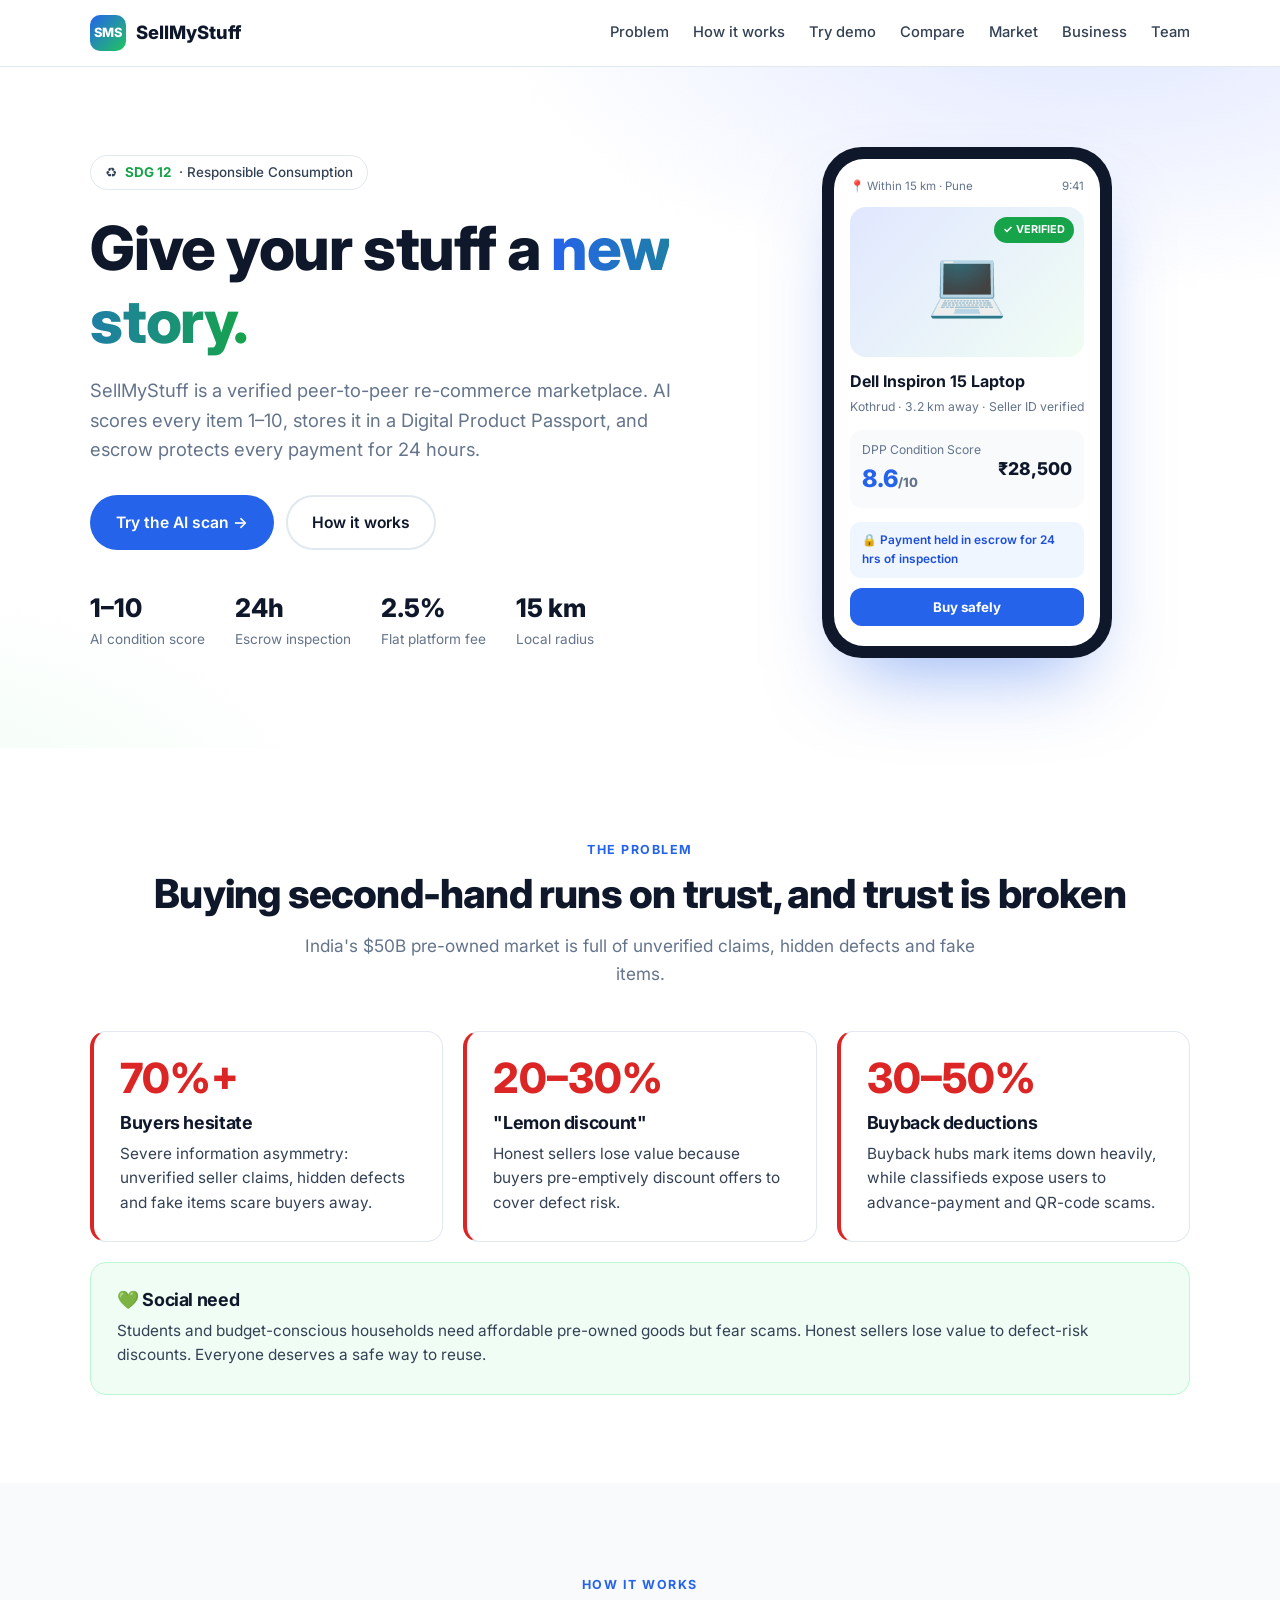
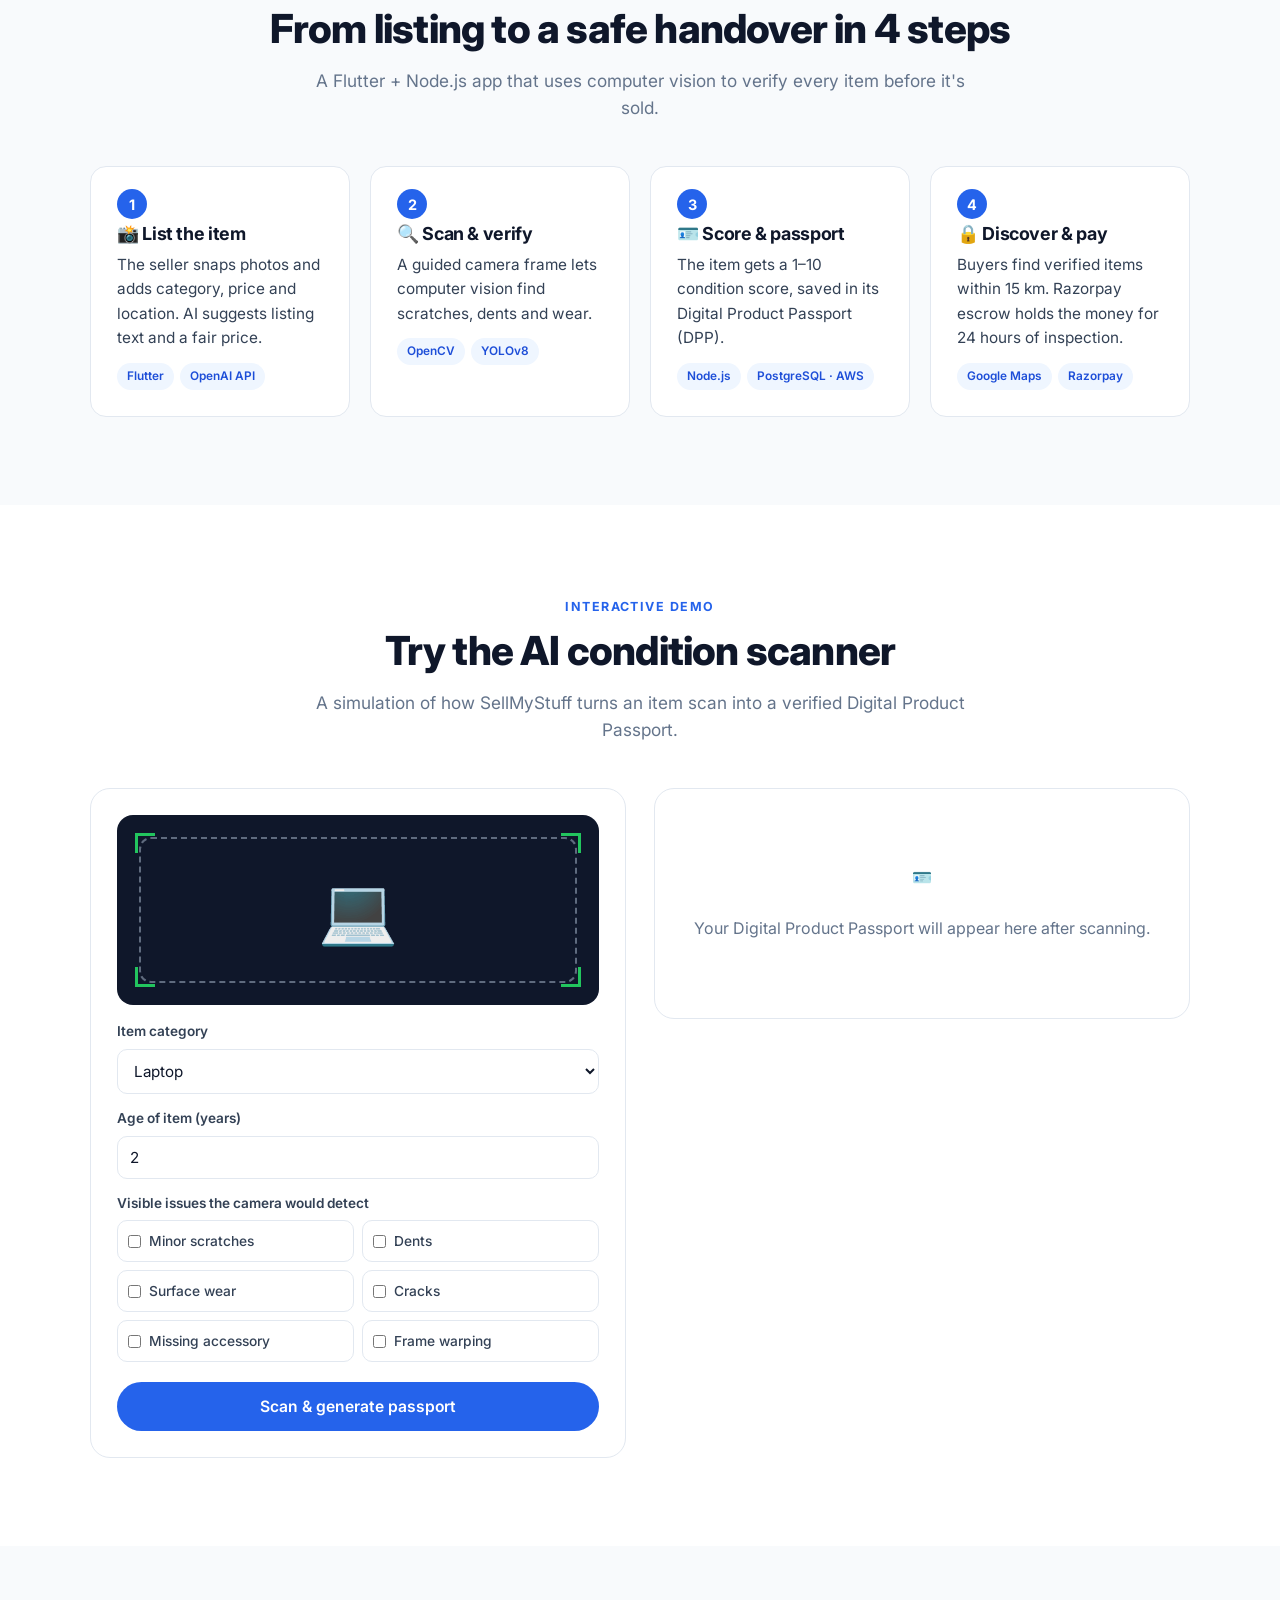
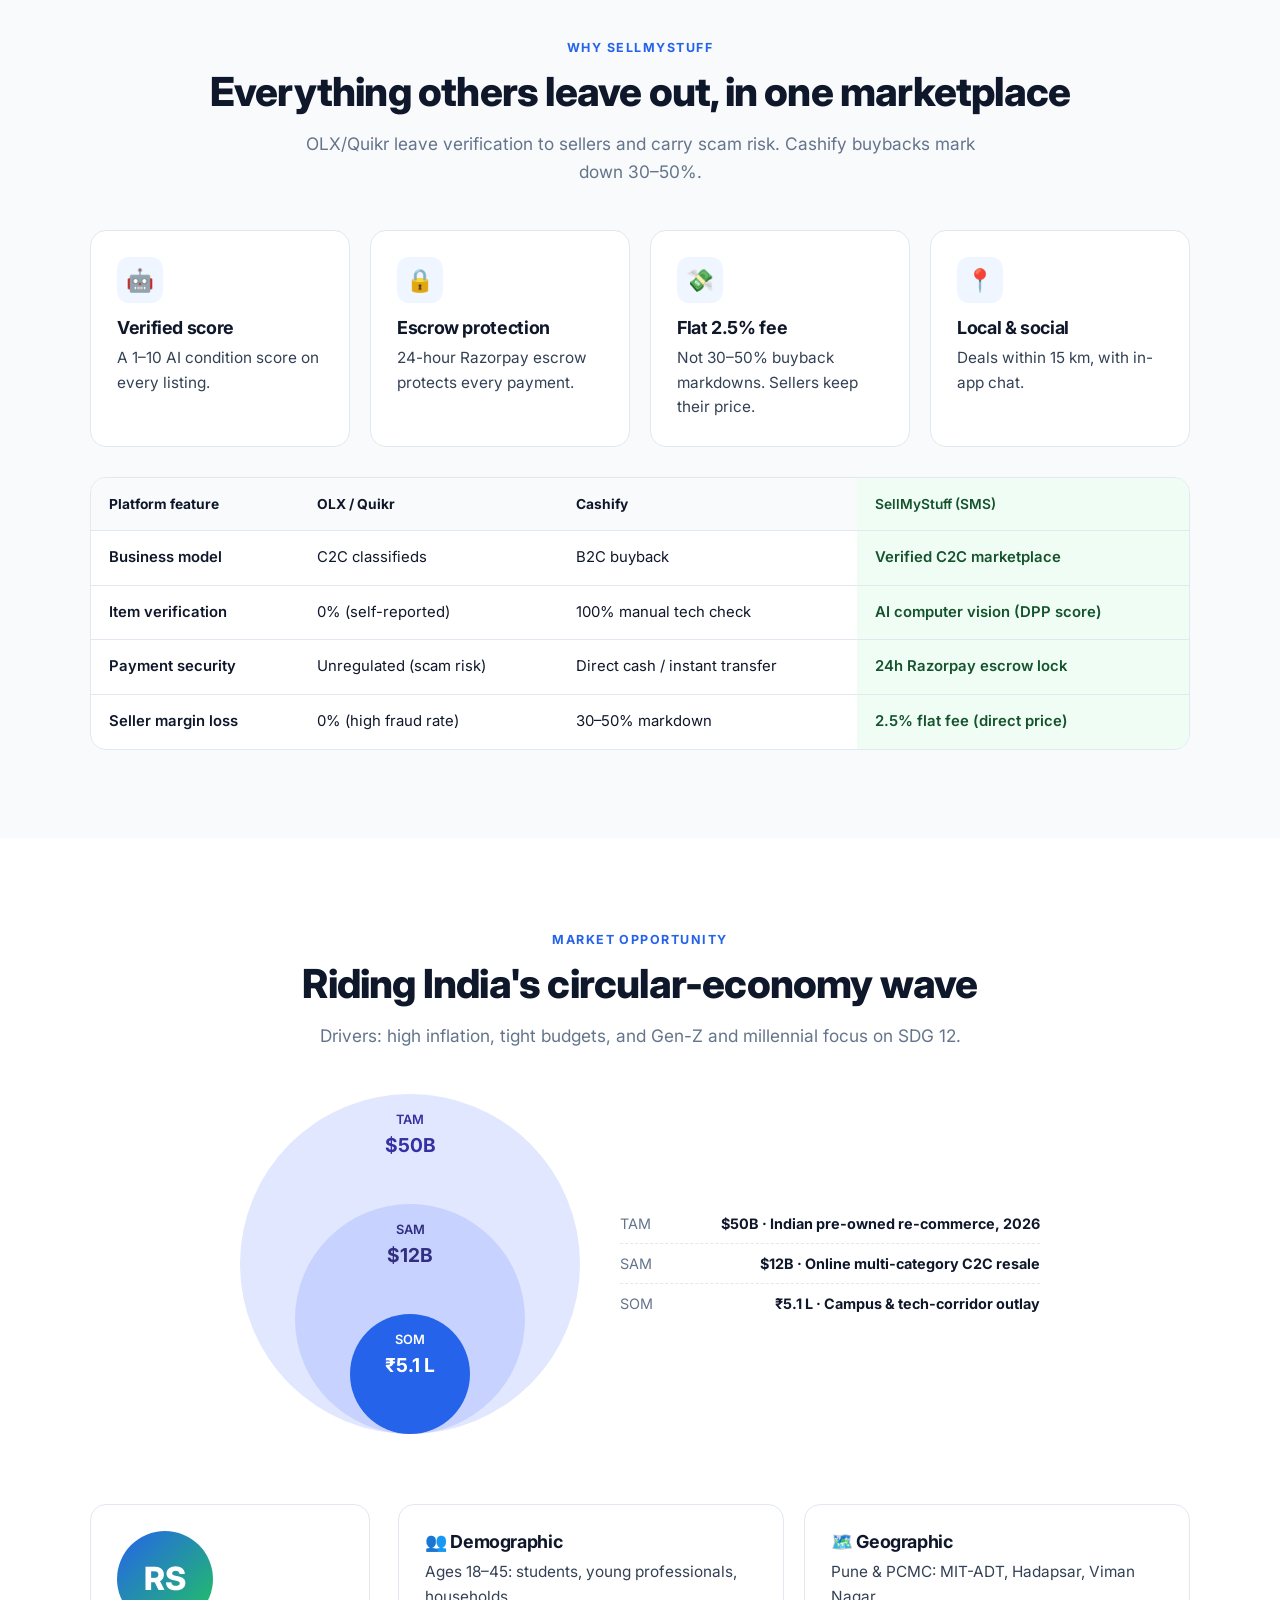
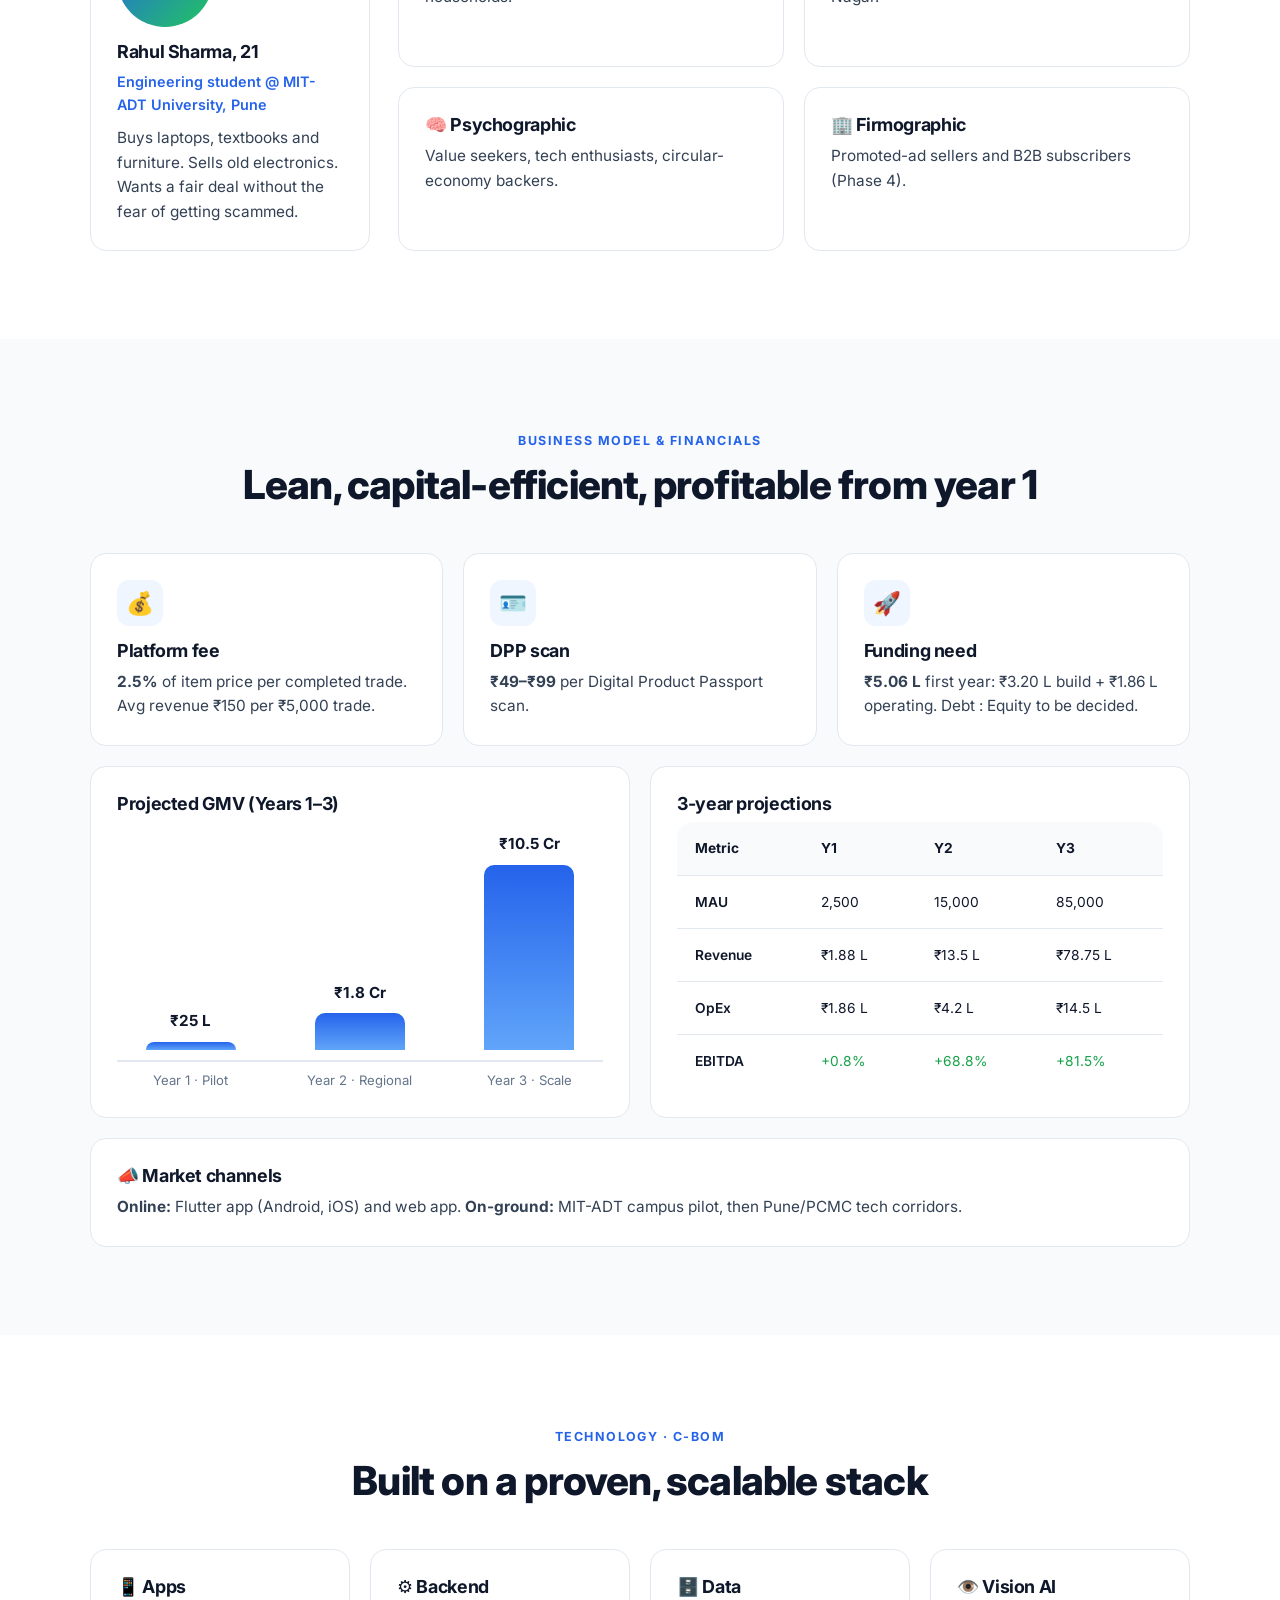
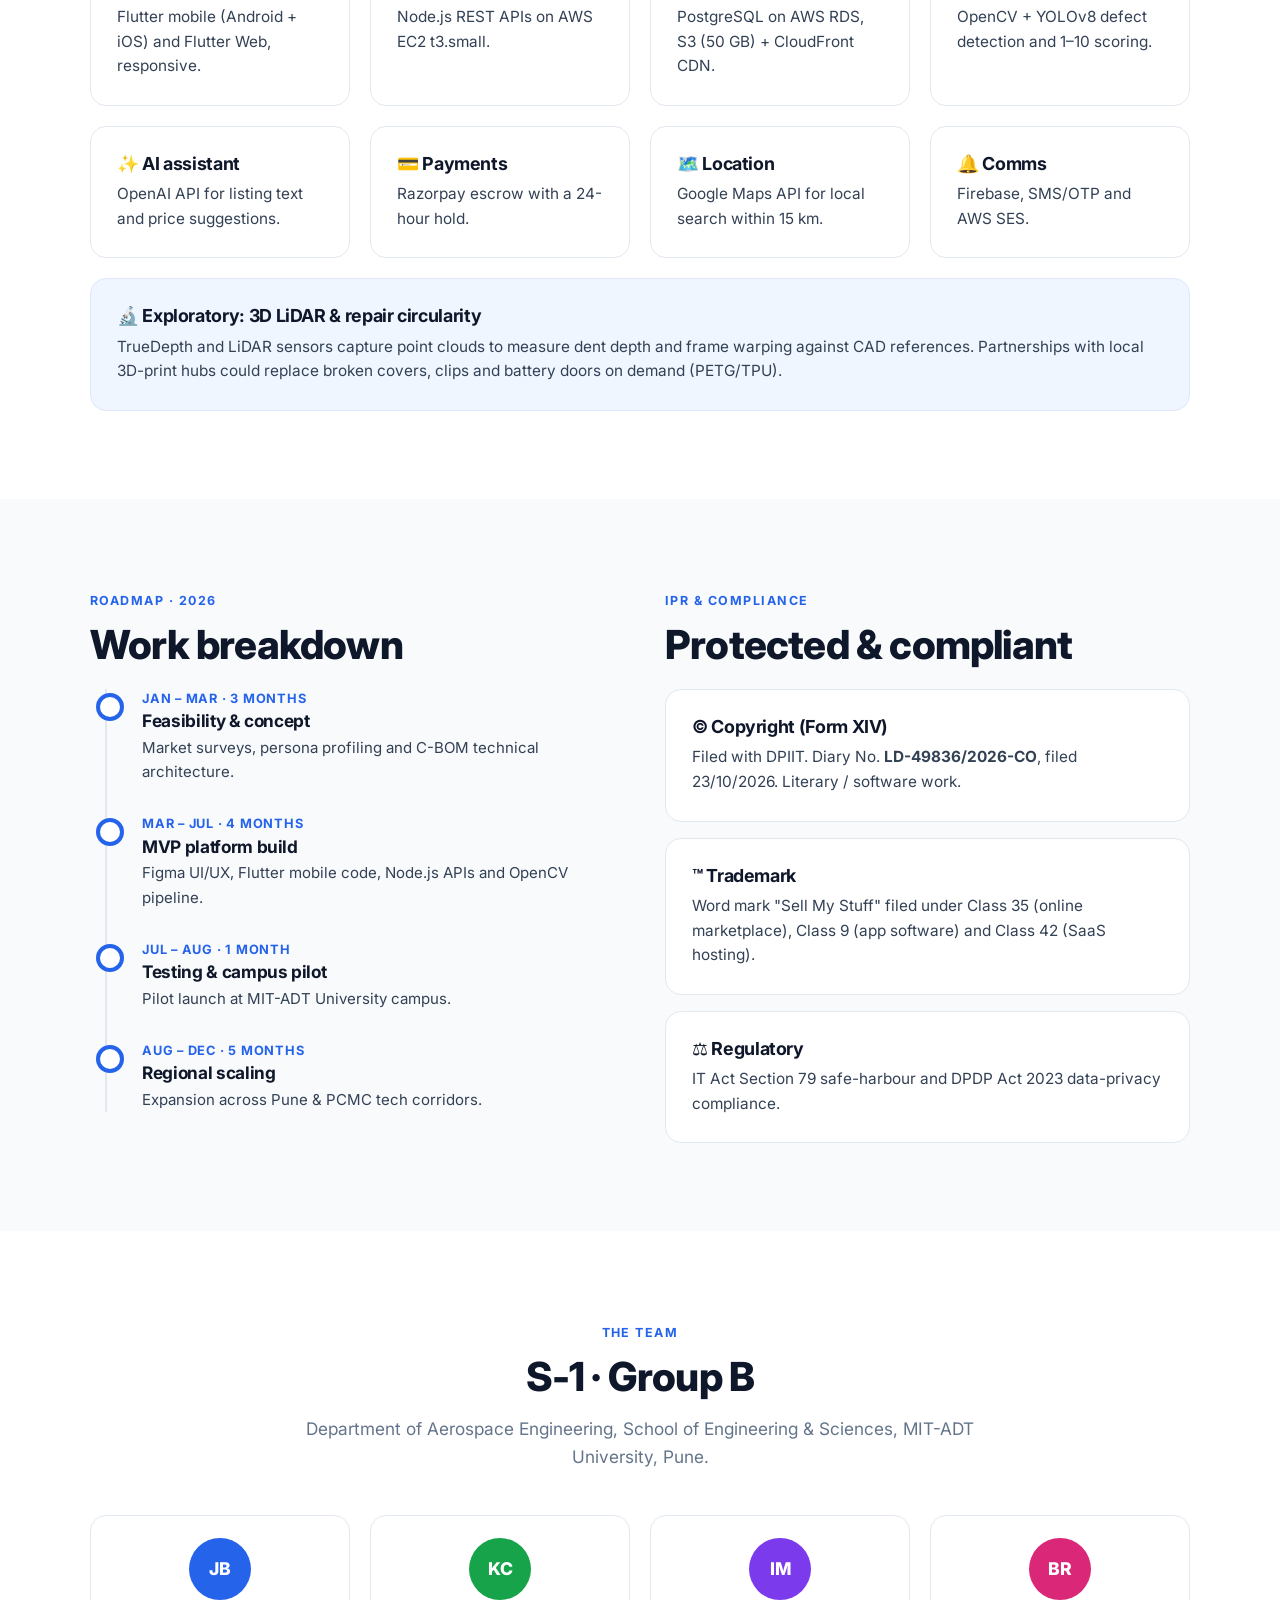
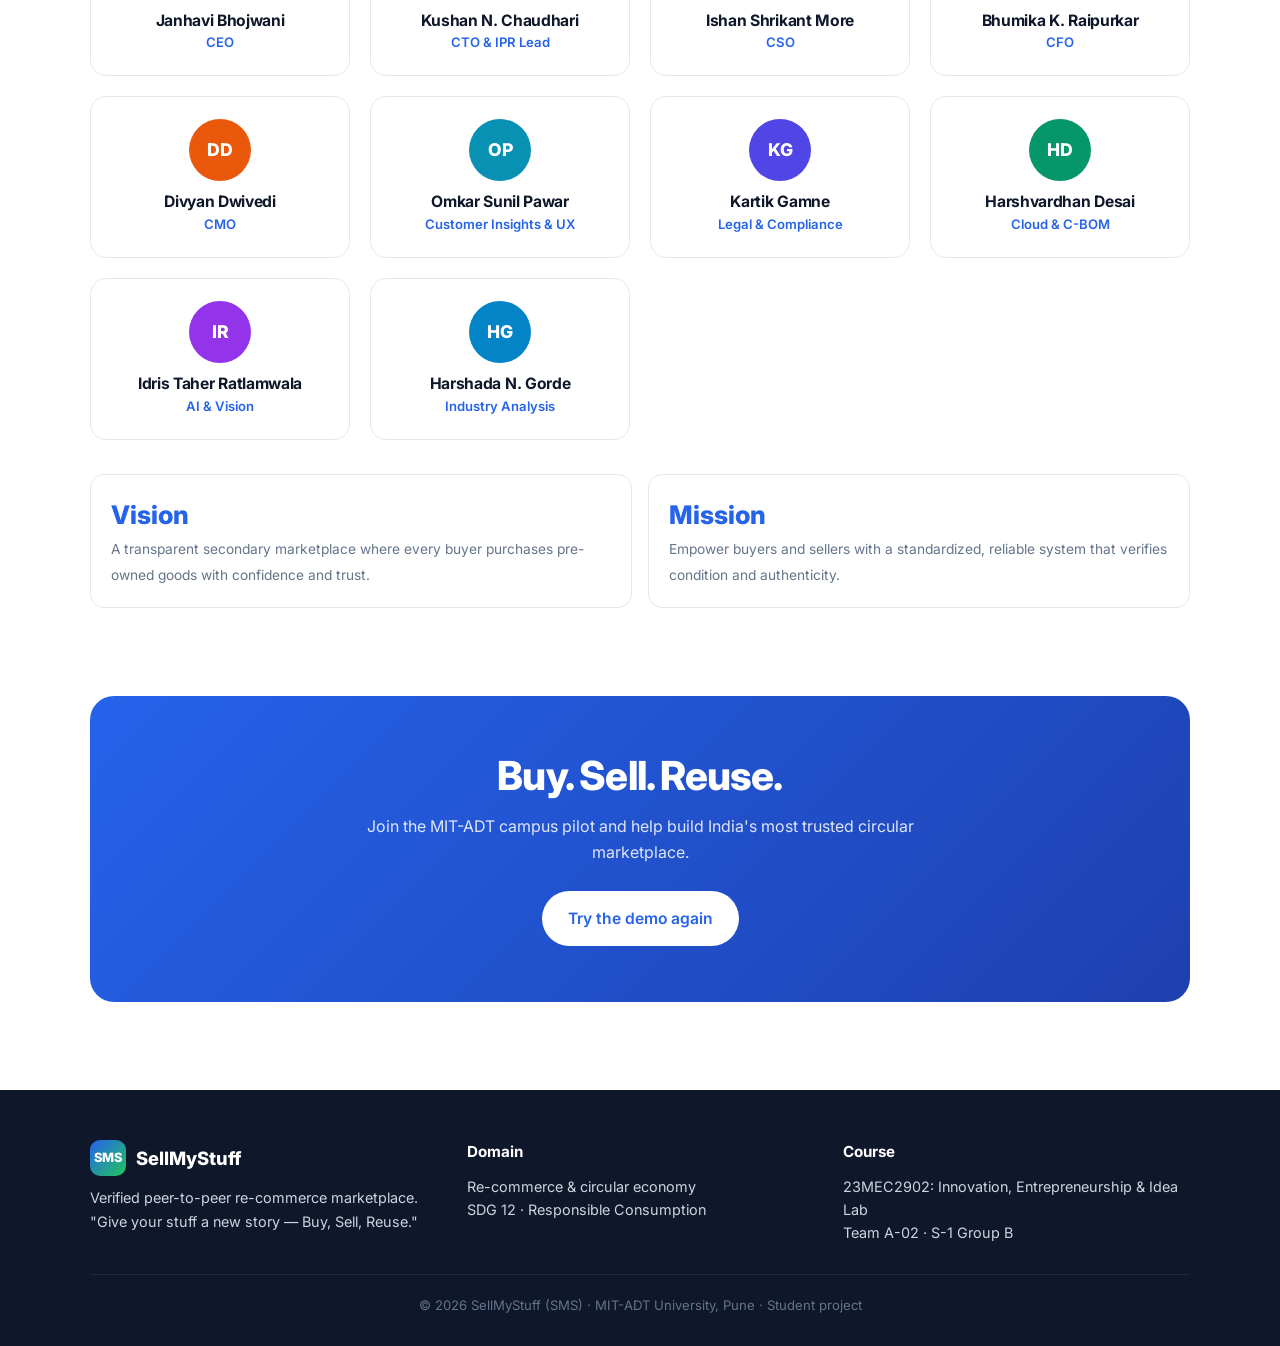
==== index.html @ b51a573b "Add SellMyStuff website (index.html) Co-Authored-By: Claude Opus 5.5 <noreply@anthropic.com> Claude-" ====
<!DOCTYPE html>
<html lang="en">
<head>
<meta charset="UTF-8">
<meta name="viewport" content="width=device-width, initial-scale=1.0">
<title>SellMyStuff — Verified Re-Commerce</title>
<meta name="description" content="SellMyStuff (SMS): a verified peer-to-peer re-commerce marketplace with AI condition scoring, Digital Product Passports and 24-hour escrow.">
<link rel="preconnect" href="https://fonts.googleapis.com">
<link href="https://fonts.googleapis.com/css2?family=Inter:wght@400;500;600;700;800&display=swap" rel="stylesheet">
<style>
:root{
  --blue:#2563eb;--blue-d:#1d4ed8;--blue-l:#eff6ff;--indigo-l:#e0e7ff;
  --green:#16a34a;--green-l:#f0fdf4;--red:#dc2626;--red-l:#fef2f2;--amber:#d97706;
  --ink:#0f172a;--ink2:#334155;--muted:#64748b;--line:#e2e8f0;--bg:#ffffff;--bg2:#f8fafc;--card:#ffffff;
}
*{box-sizing:border-box;margin:0;padding:0}
html{scroll-behavior:smooth}
body{font-family:Inter,system-ui,-apple-system,Segoe UI,Roboto,sans-serif;color:var(--ink);background:var(--bg);line-height:1.6;-webkit-font-smoothing:antialiased}
a{color:inherit;text-decoration:none}
.wrap{max-width:1140px;margin:0 auto;padding:0 20px}
section{padding:88px 0}
section.alt{background:var(--bg2)}
.eyebrow{display:inline-block;font-size:.78rem;font-weight:700;letter-spacing:.12em;text-transform:uppercase;color:var(--blue);margin-bottom:10px}
h1,h2,h3{line-height:1.2;letter-spacing:-.02em}
h2{font-size:clamp(1.8rem,3.5vw,2.5rem);font-weight:800;margin-bottom:14px}
.lead{color:var(--muted);font-size:1.08rem;max-width:680px}
.center{text-align:center}.center .lead{margin:0 auto}
.grid{display:grid;gap:20px}
.g2{grid-template-columns:repeat(auto-fit,minmax(300px,1fr))}
.g3{grid-template-columns:repeat(auto-fit,minmax(260px,1fr))}
.g4{grid-template-columns:repeat(auto-fit,minmax(220px,1fr))}
.card{background:var(--card);border:1px solid var(--line);border-radius:16px;padding:26px;transition:transform .2s,box-shadow .2s}
.card:hover{transform:translateY(-3px);box-shadow:0 12px 30px -12px rgba(15,23,42,.18)}
.card h3{font-size:1.12rem;margin-bottom:8px}
.card p{color:var(--ink2);font-size:.96rem}
.icon{width:46px;height:46px;border-radius:12px;display:grid;place-items:center;font-size:1.4rem;margin-bottom:14px;background:var(--blue-l)}
.btn{display:inline-flex;align-items:center;gap:8px;padding:13px 24px;border-radius:999px;font-weight:600;font-size:.98rem;border:2px solid transparent;cursor:pointer;transition:.2s;font-family:inherit}
.btn-p{background:var(--blue);color:#fff}.btn-p:hover{background:var(--blue-d)}
.btn-o{border-color:var(--line);background:#fff;color:var(--ink)}.btn-o:hover{border-color:var(--blue);color:var(--blue)}

/* nav */
nav{position:sticky;top:0;z-index:50;background:rgba(255,255,255,.88);backdrop-filter:blur(12px);border-bottom:1px solid var(--line)}
nav .wrap{display:flex;align-items:center;justify-content:space-between;height:66px}
.logo{display:flex;align-items:center;gap:10px;font-weight:800;font-size:1.15rem}
.logo-mark{width:36px;height:36px;border-radius:10px;background:linear-gradient(135deg,var(--blue),#22c55e);display:grid;place-items:center;color:#fff;font-size:.8rem;font-weight:800}
.links{display:flex;gap:24px;font-size:.92rem;font-weight:500;color:var(--ink2)}
.links a:hover{color:var(--blue)}
.menu-btn{display:none;background:none;border:0;font-size:1.5rem;cursor:pointer;color:var(--ink)}
@media(max-width:900px){
  .links{display:none;position:absolute;top:66px;left:0;right:0;background:#fff;flex-direction:column;padding:16px 20px;gap:14px;border-bottom:1px solid var(--line)}
  .links.open{display:flex}.menu-btn{display:block}
}

/* hero */
.hero{padding:80px 0 90px;background:radial-gradient(1000px 500px at 85% -10%,var(--indigo-l),transparent 60%),radial-gradient(800px 400px at -10% 110%,var(--green-l),transparent 60%)}
.hero .wrap{display:grid;grid-template-columns:1.15fr .85fr;gap:50px;align-items:center}
@media(max-width:900px){.hero .wrap{grid-template-columns:1fr}}
.pill{display:inline-flex;gap:8px;align-items:center;background:#fff;border:1px solid var(--line);padding:6px 14px;border-radius:999px;font-size:.84rem;font-weight:500;color:var(--ink2);margin-bottom:22px}
.pill b{color:var(--green)}
.hero h1{font-size:clamp(2.3rem,5.4vw,3.8rem);font-weight:800;margin-bottom:18px}
.hero h1 span{background:linear-gradient(90deg,var(--blue),#16a34a);-webkit-background-clip:text;background-clip:text;color:transparent}
.hero .lead{margin-bottom:30px;font-size:1.15rem}
.cta{display:flex;gap:12px;flex-wrap:wrap}
.hero-stats{display:flex;gap:30px;margin-top:38px;flex-wrap:wrap}
.hero-stats div{font-size:.85rem;color:var(--muted)}
.hero-stats strong{display:block;font-size:1.6rem;color:var(--ink);font-weight:800}

/* phone mock */
.phone{width:290px;max-width:100%;margin:0 auto;background:var(--ink);border-radius:40px;padding:12px;box-shadow:0 40px 80px -30px rgba(37,99,235,.5)}
.screen{background:#fff;border-radius:30px;overflow:hidden;padding:18px 16px 20px}
.scr-top{display:flex;justify-content:space-between;font-size:.72rem;color:var(--muted);margin-bottom:12px}
.item-img{height:150px;border-radius:16px;background:linear-gradient(135deg,#e0e7ff,#f0fdf4);display:grid;place-items:center;font-size:4rem;position:relative}
.badge{position:absolute;top:10px;right:10px;background:var(--green);color:#fff;font-size:.68rem;font-weight:700;padding:4px 9px;border-radius:999px}
.item-t{font-weight:700;margin:12px 0 2px}
.item-m{font-size:.76rem;color:var(--muted)}
.score-row{display:flex;justify-content:space-between;align-items:center;margin:14px 0;padding:10px 12px;background:var(--bg2);border-radius:12px}
.score-big{font-size:1.5rem;font-weight:800;color:var(--blue)}
.escrow{font-size:.74rem;background:var(--blue-l);color:var(--blue-d);padding:9px 12px;border-radius:10px;font-weight:600}
.buy{margin-top:10px;width:100%;background:var(--blue);color:#fff;border:0;border-radius:12px;padding:11px;font-weight:700;font-family:inherit}

/* problem */
.prob .card{border-left:4px solid var(--red)}
.big-num{font-size:2.6rem;font-weight:800;color:var(--red);line-height:1}

/* steps */
.steps{counter-reset:s}
.step{position:relative;padding-top:56px}
.step::before{counter-increment:s;content:counter(s);position:absolute;top:22px;left:26px;width:30px;height:30px;border-radius:50%;background:var(--blue);color:#fff;display:grid;place-items:center;font-weight:700;font-size:.9rem}
.tools{margin-top:12px;display:flex;flex-wrap:wrap;gap:6px}
.tag{font-size:.74rem;font-weight:600;background:var(--blue-l);color:var(--blue-d);padding:4px 10px;border-radius:999px}
.tag.g{background:var(--green-l);color:#15803d}

/* demo */
.demo{display:grid;grid-template-columns:1fr 1fr;gap:28px;align-items:start}
@media(max-width:860px){.demo{grid-template-columns:1fr}}
.panel{background:#fff;border:1px solid var(--line);border-radius:20px;padding:26px}
label{display:block;font-size:.85rem;font-weight:600;margin:14px 0 6px;color:var(--ink2)}
select,input[type=number]{width:100%;padding:11px 12px;border:1px solid var(--line);border-radius:10px;font-family:inherit;font-size:.95rem;background:#fff;color:var(--ink)}
.checks{display:grid;grid-template-columns:1fr 1fr;gap:8px}
.checks label{display:flex;gap:8px;align-items:center;font-weight:500;margin:0;padding:9px 10px;border:1px solid var(--line);border-radius:10px;cursor:pointer;font-size:.86rem}
.viewfinder{height:190px;border-radius:16px;background:#0f172a;position:relative;overflow:hidden;display:grid;place-items:center;color:#94a3b8;font-size:.9rem;margin-bottom:16px}
.viewfinder .frame{position:absolute;inset:22px;border:2px dashed rgba(148,163,184,.6);border-radius:12px}
.viewfinder .corner{position:absolute;width:20px;height:20px;border-color:#22c55e;border-style:solid}
.c1{top:18px;left:18px;border-width:3px 0 0 3px}.c2{top:18px;right:18px;border-width:3px 3px 0 0}
.c3{bottom:18px;left:18px;border-width:0 0 3px 3px}.c4{bottom:18px;right:18px;border-width:0 3px 3px 0}
.scanline{position:absolute;left:22px;right:22px;height:3px;background:linear-gradient(90deg,transparent,#22c55e,transparent);top:22px;display:none}
.scanning .scanline{display:block;animation:scan 1.1s linear infinite}
@keyframes scan{0%{top:22px}50%{top:calc(100% - 25px)}100%{top:22px}}
.vf-emoji{font-size:4rem;position:relative;z-index:1}
.dpp{border:2px solid var(--blue);border-radius:18px;overflow:hidden}
.dpp-h{background:var(--blue);color:#fff;padding:14px 18px;display:flex;justify-content:space-between;align-items:center}
.dpp-h small{opacity:.8;font-size:.72rem;display:block}
.dpp-b{padding:18px}
.gauge{display:flex;align-items:center;gap:18px;margin-bottom:14px}
.ring{width:96px;height:96px;border-radius:50%;display:grid;place-items:center;flex-shrink:0}
.ring>div{width:76px;height:76px;border-radius:50%;background:#fff;display:grid;place-items:center;font-size:1.7rem;font-weight:800}
.ring>div small{font-size:.7rem;color:var(--muted);font-weight:500;display:block;margin-top:-10px}
.kv{display:flex;justify-content:space-between;padding:8px 0;border-bottom:1px dashed var(--line);font-size:.9rem}
.kv:last-child{border:0}.kv span{color:var(--muted)}
.empty{color:var(--muted);text-align:center;padding:50px 10px}

/* table */
.tbl-wrap{overflow-x:auto;border-radius:16px;border:1px solid var(--line);background:#fff}
table{width:100%;border-collapse:collapse;min-width:640px;font-size:.93rem}
th,td{padding:15px 18px;text-align:left;border-bottom:1px solid var(--line)}
th{background:var(--bg2);font-weight:700;font-size:.86rem}
th.us,td.us{background:var(--green-l);font-weight:600;color:#14532d}
tr:last-child td{border-bottom:0}
td:first-child{font-weight:600}

/* market */
.tam{display:flex;align-items:center;justify-content:center;flex-wrap:wrap;gap:40px}
.circles{position:relative;width:340px;height:340px;max-width:100%}
.circ{position:absolute;border-radius:50%;left:50%;bottom:0;transform:translateX(-50%);display:flex;justify-content:center;padding-top:16px;text-align:center;font-size:.8rem;font-weight:600}
.circ b{display:block;font-size:1.2rem}
.tam1{width:340px;height:340px;background:var(--indigo-l);color:#3730a3}
.tam2{width:230px;height:230px;background:#c7d2fe;color:#312e81}
.tam3{width:120px;height:120px;background:var(--blue);color:#fff}
.legend .kv{gap:24px}

.bars{display:flex;align-items:flex-end;gap:22px;height:240px;padding:10px 0;border-bottom:2px solid var(--line)}
.bar{flex:1;display:flex;flex-direction:column;justify-content:flex-end;align-items:center;gap:8px;height:100%}
.bar i{display:block;width:100%;max-width:90px;border-radius:10px 10px 0 0;background:linear-gradient(180deg,var(--blue),#60a5fa);transition:height 1s ease}
.bar b{font-size:.95rem}
.bar-l{display:flex;gap:22px;margin-top:8px}
.bar-l span{flex:1;text-align:center;font-size:.82rem;color:var(--muted)}

/* persona */
.persona{display:grid;grid-template-columns:280px 1fr;gap:28px}
@media(max-width:760px){.persona{grid-template-columns:1fr}}
.avatar{width:96px;height:96px;border-radius:50%;background:linear-gradient(135deg,var(--blue),#22c55e);display:grid;place-items:center;color:#fff;font-size:2rem;font-weight:800;margin-bottom:14px}
ul.clean{list-style:none}
ul.clean li{padding:6px 0 6px 26px;position:relative;color:var(--ink2);font-size:.95rem}
ul.clean li::before{content:"✓";position:absolute;left:0;color:var(--green);font-weight:800}

/* timeline */
.timeline{position:relative;margin-top:20px}
.timeline::before{content:"";position:absolute;left:15px;top:0;bottom:0;width:2px;background:var(--line)}
.tl{position:relative;padding:0 0 30px 52px}
.tl::before{content:"";position:absolute;left:6px;top:4px;width:20px;height:20px;border-radius:50%;background:#fff;border:4px solid var(--blue)}
.tl .when{font-size:.8rem;font-weight:700;color:var(--blue);text-transform:uppercase;letter-spacing:.06em}
.tl h3{font-size:1.08rem;margin:2px 0 4px}
.tl p{color:var(--ink2);font-size:.94rem}

/* team */
.member{text-align:center;padding:22px 16px}
.member .av{width:62px;height:62px;border-radius:50%;margin:0 auto 12px;display:grid;place-items:center;font-weight:800;color:#fff;font-size:1.1rem}
.member h3{font-size:.98rem;margin-bottom:2px}
.member p{font-size:.82rem;color:var(--blue);font-weight:600}

/* stat strip */
.strip{display:grid;grid-template-columns:repeat(auto-fit,minmax(200px,1fr));gap:16px;margin-top:34px}
.strip div{background:#fff;border:1px solid var(--line);border-radius:14px;padding:20px}
.strip strong{display:block;font-size:1.6rem;font-weight:800;color:var(--blue)}
.strip span{font-size:.86rem;color:var(--muted)}

/* footer */
.cta-band{background:linear-gradient(135deg,var(--blue),#1e40af);color:#fff;border-radius:24px;padding:56px 30px;text-align:center}
.cta-band h2{color:#fff}.cta-band p{opacity:.85;max-width:600px;margin:0 auto 26px}
.cta-band .btn-p{background:#fff;color:var(--blue)}
footer{background:var(--ink);color:#cbd5e1;padding:50px 0 30px;font-size:.9rem}
footer .grid{grid-template-columns:repeat(auto-fit,minmax(220px,1fr));gap:30px;margin-bottom:30px}
footer h4{color:#fff;margin-bottom:10px;font-size:.95rem}
footer .copy{border-top:1px solid #1e293b;padding-top:20px;color:#64748b;font-size:.82rem;text-align:center}

.reveal{opacity:0;transform:translateY(24px);transition:opacity .7s ease,transform .7s ease}
.reveal.in{opacity:1;transform:none}
@media(prefers-reduced-motion:reduce){.reveal{opacity:1;transform:none}html{scroll-behavior:auto}}
</style>
</head>
<body>

<nav>
  <div class="wrap">
    <a href="#top" class="logo"><span class="logo-mark">SMS</span>SellMyStuff</a>
    <div class="links" id="links">
      <a href="#problem">Problem</a><a href="#how">How it works</a><a href="#demo">Try demo</a>
      <a href="#compare">Compare</a><a href="#market">Market</a><a href="#business">Business</a><a href="#team">Team</a>
    </div>
    <button class="menu-btn" aria-label="Menu" onclick="document.getElementById('links').classList.toggle('open')">☰</button>
  </div>
</nav>

<!-- HERO -->
<header class="hero" id="top">
  <div class="wrap">
    <div>
      <div class="pill">♻️ <b>SDG 12</b> · Responsible Consumption</div>
      <h1>Give your stuff a <span>new story.</span></h1>
      <p class="lead">SellMyStuff is a verified peer-to-peer re-commerce marketplace. AI scores every item 1–10, stores it in a Digital Product Passport, and escrow protects every payment for 24 hours.</p>
      <div class="cta">
        <a href="#demo" class="btn btn-p">Try the AI scan →</a>
        <a href="#how" class="btn btn-o">How it works</a>
      </div>
      <div class="hero-stats">
        <div><strong>1–10</strong>AI condition score</div>
        <div><strong>24h</strong>Escrow inspection</div>
        <div><strong>2.5%</strong>Flat platform fee</div>
        <div><strong>15 km</strong>Local radius</div>
      </div>
    </div>
    <div class="phone" aria-hidden="true">
      <div class="screen">
        <div class="scr-top"><span>📍 Within 15 km · Pune</span><span>9:41</span></div>
        <div class="item-img">💻<span class="badge">✓ VERIFIED</span></div>
        <div class="item-t">Dell Inspiron 15 Laptop</div>
        <div class="item-m">Kothrud · 3.2 km away · Seller ID verified</div>
        <div class="score-row"><div><div class="item-m">DPP Condition Score</div><div class="score-big">8.6<small style="font-size:.8rem;color:var(--muted)">/10</small></div></div><div style="font-weight:800;font-size:1.1rem">₹28,500</div></div>
        <div class="escrow">🔒 Payment held in escrow for 24 hrs of inspection</div>
        <button class="buy">Buy safely</button>
      </div>
    </div>
  </div>
</header>

<!-- PROBLEM -->
<section id="problem">
  <div class="wrap">
    <div class="center reveal">
      <span class="eyebrow">The problem</span>
      <h2>Buying second-hand runs on trust, and trust is broken</h2>
      <p class="lead">India's $50B pre-owned market is full of unverified claims, hidden defects and fake items.</p>
    </div>
    <div class="grid g3 prob" style="margin-top:44px">
      <div class="card reveal"><div class="big-num">70%+</div><h3 style="margin-top:12px">Buyers hesitate</h3><p>Severe information asymmetry: unverified seller claims, hidden defects and fake items scare buyers away.</p></div>
      <div class="card reveal"><div class="big-num">20–30%</div><h3 style="margin-top:12px">"Lemon discount"</h3><p>Honest sellers lose value because buyers pre-emptively discount offers to cover defect risk.</p></div>
      <div class="card reveal"><div class="big-num">30–50%</div><h3 style="margin-top:12px">Buyback deductions</h3><p>Buyback hubs mark items down heavily, while classifieds expose users to advance-payment and QR-code scams.</p></div>
    </div>
    <div class="card reveal" style="margin-top:20px;background:var(--green-l);border-color:#bbf7d0">
      <h3>💚 Social need</h3>
      <p>Students and budget-conscious households need affordable pre-owned goods but fear scams. Honest sellers lose value to defect-risk discounts. Everyone deserves a safe way to reuse.</p>
    </div>
  </div>
</section>

<!-- HOW -->
<section class="alt" id="how">
  <div class="wrap">
    <div class="center reveal">
      <span class="eyebrow">How it works</span>
      <h2>From listing to a safe handover in 4 steps</h2>
      <p class="lead">A Flutter + Node.js app that uses computer vision to verify every item before it's sold.</p>
    </div>
    <div class="grid g4 steps" style="margin-top:44px">
      <div class="card step reveal"><h3>📸 List the item</h3><p>The seller snaps photos and adds category, price and location. AI suggests listing text and a fair price.</p><div class="tools"><span class="tag">Flutter</span><span class="tag">OpenAI API</span></div></div>
      <div class="card step reveal"><h3>🔍 Scan &amp; verify</h3><p>A guided camera frame lets computer vision find scratches, dents and wear.</p><div class="tools"><span class="tag">OpenCV</span><span class="tag">YOLOv8</span></div></div>
      <div class="card step reveal"><h3>🪪 Score &amp; passport</h3><p>The item gets a 1–10 condition score, saved in its Digital Product Passport (DPP).</p><div class="tools"><span class="tag">Node.js</span><span class="tag">PostgreSQL · AWS</span></div></div>
      <div class="card step reveal"><h3>🔒 Discover &amp; pay</h3><p>Buyers find verified items within 15 km. Razorpay escrow holds the money for 24 hours of inspection.</p><div class="tools"><span class="tag">Google Maps</span><span class="tag">Razorpay</span></div></div>
    </div>
  </div>
</section>

<!-- DEMO -->
<section id="demo">
  <div class="wrap">
    <div class="center reveal">
      <span class="eyebrow">Interactive demo</span>
      <h2>Try the AI condition scanner</h2>
      <p class="lead">A simulation of how SellMyStuff turns an item scan into a verified Digital Product Passport.</p>
    </div>
    <div class="demo" style="margin-top:44px">
      <div class="panel reveal">
        <div class="viewfinder" id="vf"><div class="frame"></div><i class="corner c1"></i><i class="corner c2"></i><i class="corner c3"></i><i class="corner c4"></i><div class="scanline"></div><div class="vf-emoji" id="vfEmoji">💻</div></div>
        <label for="cat">Item category</label>
        <select id="cat">
          <option value="laptop|💻|45000">Laptop</option>
          <option value="phone|📱|25000">Smartphone</option>
          <option value="books|📚|1500">Textbooks</option>
          <option value="furniture|🪑|6000">Furniture</option>
          <option value="cycle|🚲|9000">Bicycle</option>
          <option value="headphones|🎧|4000">Headphones</option>
        </select>
        <label for="age">Age of item (years)</label>
        <input type="number" id="age" min="0" max="15" value="2">
        <label>Visible issues the camera would detect</label>
        <div class="checks">
          <label><input type="checkbox" value="1.2" data-n="Minor scratches"> Minor scratches</label>
          <label><input type="checkbox" value="2" data-n="Dents"> Dents</label>
          <label><input type="checkbox" value="1" data-n="Surface wear"> Surface wear</label>
          <label><input type="checkbox" value="2.5" data-n="Cracks"> Cracks</label>
          <label><input type="checkbox" value="0.8" data-n="Missing accessory"> Missing accessory</label>
          <label><input type="checkbox" value="1.5" data-n="Frame warping"> Frame warping</label>
        </div>
        <button class="btn btn-p" id="scanBtn" style="width:100%;justify-content:center;margin-top:20px">Scan &amp; generate passport</button>
      </div>
      <div class="panel reveal" id="out">
        <div class="empty">🪪<br><br>Your Digital Product Passport will appear here after scanning.</div>
      </div>
    </div>
  </div>
</section>

<!-- WHY / COMPARE -->
<section class="alt" id="compare">
  <div class="wrap">
    <div class="center reveal">
      <span class="eyebrow">Why SellMyStuff</span>
      <h2>Everything others leave out, in one marketplace</h2>
      <p class="lead">OLX/Quikr leave verification to sellers and carry scam risk. Cashify buybacks mark down 30–50%.</p>
    </div>
    <div class="grid g4" style="margin:44px 0 30px">
      <div class="card reveal"><div class="icon">🤖</div><h3>Verified score</h3><p>A 1–10 AI condition score on every listing.</p></div>
      <div class="card reveal"><div class="icon">🔒</div><h3>Escrow protection</h3><p>24-hour Razorpay escrow protects every payment.</p></div>
      <div class="card reveal"><div class="icon">💸</div><h3>Flat 2.5% fee</h3><p>Not 30–50% buyback markdowns. Sellers keep their price.</p></div>
      <div class="card reveal"><div class="icon">📍</div><h3>Local &amp; social</h3><p>Deals within 15 km, with in-app chat.</p></div>
    </div>
    <div class="tbl-wrap reveal">
      <table>
        <thead><tr><th>Platform feature</th><th>OLX / Quikr</th><th>Cashify</th><th class="us">SellMyStuff (SMS)</th></tr></thead>
        <tbody>
          <tr><td>Business model</td><td>C2C classifieds</td><td>B2C buyback</td><td class="us">Verified C2C marketplace</td></tr>
          <tr><td>Item verification</td><td>0% (self-reported)</td><td>100% manual tech check</td><td class="us">AI computer vision (DPP score)</td></tr>
          <tr><td>Payment security</td><td>Unregulated (scam risk)</td><td>Direct cash / instant transfer</td><td class="us">24h Razorpay escrow lock</td></tr>
          <tr><td>Seller margin loss</td><td>0% (high fraud rate)</td><td>30–50% markdown</td><td class="us">2.5% flat fee (direct price)</td></tr>
        </tbody>
      </table>
    </div>
  </div>
</section>

<!-- MARKET -->
<section id="market">
  <div class="wrap">
    <div class="center reveal">
      <span class="eyebrow">Market opportunity</span>
      <h2>Riding India's circular-economy wave</h2>
      <p class="lead">Drivers: high inflation, tight budgets, and Gen-Z and millennial focus on SDG 12.</p>
    </div>
    <div class="tam reveal" style="margin-top:44px">
      <div class="circles">
        <div class="circ tam1"><div>TAM<b>$50B</b></div></div>
        <div class="circ tam2"><div>SAM<b>$12B</b></div></div>
        <div class="circ tam3"><div>SOM<b>₹5.1 L</b></div></div>
      </div>
      <div class="legend" style="min-width:280px;max-width:420px;flex:1">
        <div class="kv"><span>TAM</span><b>$50B · Indian pre-owned re-commerce, 2026</b></div>
        <div class="kv"><span>SAM</span><b>$12B · Online multi-category C2C resale</b></div>
        <div class="kv"><span>SOM</span><b>₹5.1 L · Campus &amp; tech-corridor outlay</b></div>
      </div>
    </div>
    <div class="persona reveal" style="margin-top:70px">
      <div class="card">
        <div class="avatar">RS</div>
        <h3>Rahul Sharma, 21</h3>
        <p style="color:var(--blue);font-weight:600;font-size:.9rem;margin-bottom:10px">Engineering student @ MIT-ADT University, Pune</p>
        <p>Buys laptops, textbooks and furniture. Sells old electronics. Wants a fair deal without the fear of getting scammed.</p>
      </div>
      <div class="grid g2">
        <div class="card"><h3>👥 Demographic</h3><p>Ages 18–45: students, young professionals, households.</p></div>
        <div class="card"><h3>🗺️ Geographic</h3><p>Pune &amp; PCMC: MIT-ADT, Hadapsar, Viman Nagar.</p></div>
        <div class="card"><h3>🧠 Psychographic</h3><p>Value seekers, tech enthusiasts, circular-economy backers.</p></div>
        <div class="card"><h3>🏢 Firmographic</h3><p>Promoted-ad sellers and B2B subscribers (Phase 4).</p></div>
      </div>
    </div>
  </div>
</section>

<!-- BUSINESS -->
<section class="alt" id="business">
  <div class="wrap">
    <div class="center reveal">
      <span class="eyebrow">Business model &amp; financials</span>
      <h2>Lean, capital-efficient, profitable from year 1</h2>
    </div>
    <div class="grid g3" style="margin-top:44px">
      <div class="card reveal"><div class="icon">💰</div><h3>Platform fee</h3><p><b>2.5%</b> of item price per completed trade. Avg revenue ₹150 per ₹5,000 trade.</p></div>
      <div class="card reveal"><div class="icon">🪪</div><h3>DPP scan</h3><p><b>₹49–₹99</b> per Digital Product Passport scan.</p></div>
      <div class="card reveal"><div class="icon">🚀</div><h3>Funding need</h3><p><b>₹5.06 L</b> first year: ₹3.20 L build + ₹1.86 L operating. Debt : Equity to be decided.</p></div>
    </div>
    <div class="grid g2" style="margin-top:20px">
      <div class="card reveal">
        <h3>Projected GMV (Years 1–3)</h3>
        <div class="bars" id="bars">
          <div class="bar"><b>₹25 L</b><i data-h="4"></i></div>
          <div class="bar"><b>₹1.8 Cr</b><i data-h="17"></i></div>
          <div class="bar"><b>₹10.5 Cr</b><i data-h="100"></i></div>
        </div>
        <div class="bar-l"><span>Year 1 · Pilot</span><span>Year 2 · Regional</span><span>Year 3 · Scale</span></div>
      </div>
      <div class="card reveal">
        <h3>3-year projections</h3>
        <div class="tbl-wrap" style="border:0;margin-top:8px">
          <table style="min-width:0;font-size:.86rem">
            <thead><tr><th>Metric</th><th>Y1</th><th>Y2</th><th>Y3</th></tr></thead>
            <tbody>
              <tr><td>MAU</td><td>2,500</td><td>15,000</td><td>85,000</td></tr>
              <tr><td>Revenue</td><td>₹1.88 L</td><td>₹13.5 L</td><td>₹78.75 L</td></tr>
              <tr><td>OpEx</td><td>₹1.86 L</td><td>₹4.2 L</td><td>₹14.5 L</td></tr>
              <tr><td>EBITDA</td><td style="color:var(--green)">+0.8%</td><td style="color:var(--green)">+68.8%</td><td style="color:var(--green)">+81.5%</td></tr>
            </tbody>
          </table>
        </div>
      </div>
    </div>
    <div class="card reveal" style="margin-top:20px">
      <h3>📣 Market channels</h3>
      <p><b>Online:</b> Flutter app (Android, iOS) and web app. <b>On-ground:</b> MIT-ADT campus pilot, then Pune/PCMC tech corridors.</p>
    </div>
  </div>
</section>

<!-- TECH -->
<section id="tech">
  <div class="wrap">
    <div class="center reveal">
      <span class="eyebrow">Technology · C-BOM</span>
      <h2>Built on a proven, scalable stack</h2>
    </div>
    <div class="grid g4" style="margin-top:44px">
      <div class="card reveal"><h3>📱 Apps</h3><p>Flutter mobile (Android + iOS) and Flutter Web, responsive.</p></div>
      <div class="card reveal"><h3>⚙️ Backend</h3><p>Node.js REST APIs on AWS EC2 t3.small.</p></div>
      <div class="card reveal"><h3>🗄️ Data</h3><p>PostgreSQL on AWS RDS, S3 (50 GB) + CloudFront CDN.</p></div>
      <div class="card reveal"><h3>👁️ Vision AI</h3><p>OpenCV + YOLOv8 defect detection and 1–10 scoring.</p></div>
      <div class="card reveal"><h3>✨ AI assistant</h3><p>OpenAI API for listing text and price suggestions.</p></div>
      <div class="card reveal"><h3>💳 Payments</h3><p>Razorpay escrow with a 24-hour hold.</p></div>
      <div class="card reveal"><h3>🗺️ Location</h3><p>Google Maps API for local search within 15 km.</p></div>
      <div class="card reveal"><h3>🔔 Comms</h3><p>Firebase, SMS/OTP and AWS SES.</p></div>
    </div>
    <div class="card reveal" style="margin-top:20px;background:var(--blue-l);border-color:var(--indigo-l)">
      <h3>🔬 Exploratory: 3D LiDAR &amp; repair circularity</h3>
      <p>TrueDepth and LiDAR sensors capture point clouds to measure dent depth and frame warping against CAD references. Partnerships with local 3D-print hubs could replace broken covers, clips and battery doors on demand (PETG/TPU).</p>
    </div>
  </div>
</section>

<!-- ROADMAP + IPR -->
<section class="alt" id="roadmap">
  <div class="wrap grid g2" style="gap:50px">
    <div class="reveal">
      <span class="eyebrow">Roadmap · 2026</span>
      <h2>Work breakdown</h2>
      <div class="timeline">
        <div class="tl"><div class="when">Jan – Mar · 3 months</div><h3>Feasibility &amp; concept</h3><p>Market surveys, persona profiling and C-BOM technical architecture.</p></div>
        <div class="tl"><div class="when">Mar – Jul · 4 months</div><h3>MVP platform build</h3><p>Figma UI/UX, Flutter mobile code, Node.js APIs and OpenCV pipeline.</p></div>
        <div class="tl"><div class="when">Jul – Aug · 1 month</div><h3>Testing &amp; campus pilot</h3><p>Pilot launch at MIT-ADT University campus.</p></div>
        <div class="tl" style="padding-bottom:0"><div class="when">Aug – Dec · 5 months</div><h3>Regional scaling</h3><p>Expansion across Pune &amp; PCMC tech corridors.</p></div>
      </div>
    </div>
    <div class="reveal">
      <span class="eyebrow">IPR &amp; compliance</span>
      <h2>Protected &amp; compliant</h2>
      <div class="card" style="margin-top:20px"><h3>©️ Copyright (Form XIV)</h3><p>Filed with DPIIT. Diary No. <b>LD-49836/2026-CO</b>, filed 23/10/2026. Literary / software work.</p></div>
      <div class="card" style="margin-top:16px"><h3>™️ Trademark</h3><p>Word mark "Sell My Stuff" filed under Class 35 (online marketplace), Class 9 (app software) and Class 42 (SaaS hosting).</p></div>
      <div class="card" style="margin-top:16px"><h3>⚖️ Regulatory</h3><p>IT Act Section 79 safe-harbour and DPDP Act 2023 data-privacy compliance.</p></div>
    </div>
  </div>
</section>

<!-- TEAM -->
<section id="team">
  <div class="wrap">
    <div class="center reveal">
      <span class="eyebrow">The team</span>
      <h2>S-1 · Group B</h2>
      <p class="lead">Department of Aerospace Engineering, School of Engineering &amp; Sciences, MIT-ADT University, Pune.</p>
    </div>
    <div class="grid g4" id="teamGrid" style="margin-top:44px"></div>
    <div class="strip reveal">
      <div><strong>Vision</strong><span>A transparent secondary marketplace where every buyer purchases pre-owned goods with confidence and trust.</span></div>
      <div><strong>Mission</strong><span>Empower buyers and sellers with a standardized, reliable system that verifies condition and authenticity.</span></div>
    </div>
  </div>
</section>

<section style="padding-top:0">
  <div class="wrap">
    <div class="cta-band reveal">
      <h2>Buy. Sell. Reuse.</h2>
      <p>Join the MIT-ADT campus pilot and help build India's most trusted circular marketplace.</p>
      <a href="#demo" class="btn btn-p">Try the demo again</a>
    </div>
  </div>
</section>

<footer>
  <div class="wrap">
    <div class="grid">
      <div><div class="logo" style="color:#fff;margin-bottom:10px"><span class="logo-mark">SMS</span>SellMyStuff</div><p>Verified peer-to-peer re-commerce marketplace. "Give your stuff a new story — Buy, Sell, Reuse."</p></div>
      <div><h4>Domain</h4><p>Re-commerce &amp; circular economy<br>SDG 12 · Responsible Consumption</p></div>
      <div><h4>Course</h4><p>23MEC2902: Innovation, Entrepreneurship &amp; Idea Lab<br>Team A-02 · S-1 Group B</p></div>
    </div>
    <div class="copy">© 2026 SellMyStuff (SMS) · MIT-ADT University, Pune · Student project</div>
  </div>
</footer>

<script>
// Team
const team=[
 ["Janhavi Bhojwani","CEO"],["Kushan N. Chaudhari","CTO & IPR Lead"],["Ishan Shrikant More","CSO"],
 ["Bhumika K. Raipurkar","CFO"],["Divyan Dwivedi","CMO"],["Omkar Sunil Pawar","Customer Insights & UX"],
 ["Kartik Gamne","Legal & Compliance"],["Harshvardhan Desai","Cloud & C-BOM"],["Idris Taher Ratlamwala","AI & Vision"],
 ["Harshada N. Gorde","Industry Analysis"]];
const cols=["#2563eb","#16a34a","#7c3aed","#db2777","#ea580c","#0891b2","#4f46e5","#059669","#9333ea","#0284c7"];
document.getElementById('teamGrid').innerHTML=team.map(([n,r],i)=>{
  const w=n.split(' '),ini=w[0][0]+w[w.length-1][0];
  return `<div class="card member reveal"><div class="av" style="background:${cols[i]}">${ini}</div><h3>${n}</h3><p>${r}</p></div>`}).join('');

// Reveal on scroll
const io=new IntersectionObserver(es=>es.forEach(e=>{if(e.isIntersecting){e.target.classList.add('in');io.unobserve(e.target)}}),{threshold:.12});
document.querySelectorAll('.reveal').forEach(el=>io.observe(el));
const bio=new IntersectionObserver(es=>es.forEach(e=>{if(e.isIntersecting){e.target.querySelectorAll('i').forEach(b=>b.style.height=b.dataset.h+'%');bio.disconnect()}}));
document.querySelectorAll('#bars i').forEach(b=>b.style.height='0');
bio.observe(document.getElementById('bars'));

// Demo
const cat=document.getElementById('cat'),vf=document.getElementById('vf'),out=document.getElementById('out');
cat.onchange=()=>document.getElementById('vfEmoji').textContent=cat.value.split('|')[1];
const fmt=n=>'₹'+Math.round(n).toLocaleString('en-IN');
document.getElementById('scanBtn').onclick=function(){
  const btn=this;btn.disabled=true;btn.textContent='Scanning with YOLOv8…';vf.classList.add('scanning');
  out.innerHTML='<div class="empty">🔍 Detecting scratches, dents and wear…</div>';
  setTimeout(()=>{
    vf.classList.remove('scanning');btn.disabled=false;btn.textContent='Scan again';
    const [key,emo,base]=cat.value.split('|');
    const age=Math.max(0,Math.min(15,+document.getElementById('age').value||0));
    const issues=[...document.querySelectorAll('.checks input:checked')];
    let score=10-age*0.35-issues.reduce((s,c)=>s+ +c.value,0)+(Math.random()*0.4-0.2);
    score=Math.max(1,Math.min(10,score));score=Math.round(score*10)/10;
    const grade=score>=8.5?['Excellent','#16a34a']:score>=7?['Very good','#2563eb']:score>=5?['Good','#d97706']:['Fair','#dc2626'];
    const depr=Math.max(.2,1-age*0.12);
    const fair=base*depr*(0.45+score*0.055);
    const fee=fair*0.025;
    const id='DPP-'+key.slice(0,3).toUpperCase()+'-'+Math.random().toString(36).slice(2,8).toUpperCase();
    const pct=score*10;
    out.innerHTML=`<div class="dpp">
      <div class="dpp-h"><div><small>DIGITAL PRODUCT PASSPORT</small><b>${id}</b></div><div style="font-size:1.8rem">${emo}</div></div>
      <div class="dpp-b">
        <div class="gauge"><div class="ring" style="background:conic-gradient(${grade[1]} ${pct}%,#e2e8f0 0)"><div>${score}<small>/ 10</small></div></div>
        <div><div style="font-weight:800;font-size:1.2rem;color:${grade[1]}">${grade[0]}</div><div style="font-size:.85rem;color:var(--muted)">AI condition grade · OpenCV + YOLOv8</div></div></div>
        <div class="kv"><span>Defects detected</span><b>${issues.length?issues.map(i=>i.dataset.n).join(', '):'None'}</b></div>
        <div class="kv"><span>AI fair price</span><b>${fmt(fair*0.95)} – ${fmt(fair*1.05)}</b></div>
        <div class="kv"><span>Platform fee (2.5%)</span><b>${fmt(fee)}</b></div>
        <div class="kv"><span>A buyback hub would pay</span><b style="color:var(--red)">${fmt(fair*0.6)}</b></div>
        <div class="kv"><span>You keep with SMS</span><b style="color:var(--green)">${fmt(fair-fee)}</b></div>
        <div class="escrow" style="margin-top:14px">🔒 Buyer payment held in Razorpay escrow for 24 hours of inspection</div>
      </div></div>`;
  },1800);
};
</script>
</body>
</html>
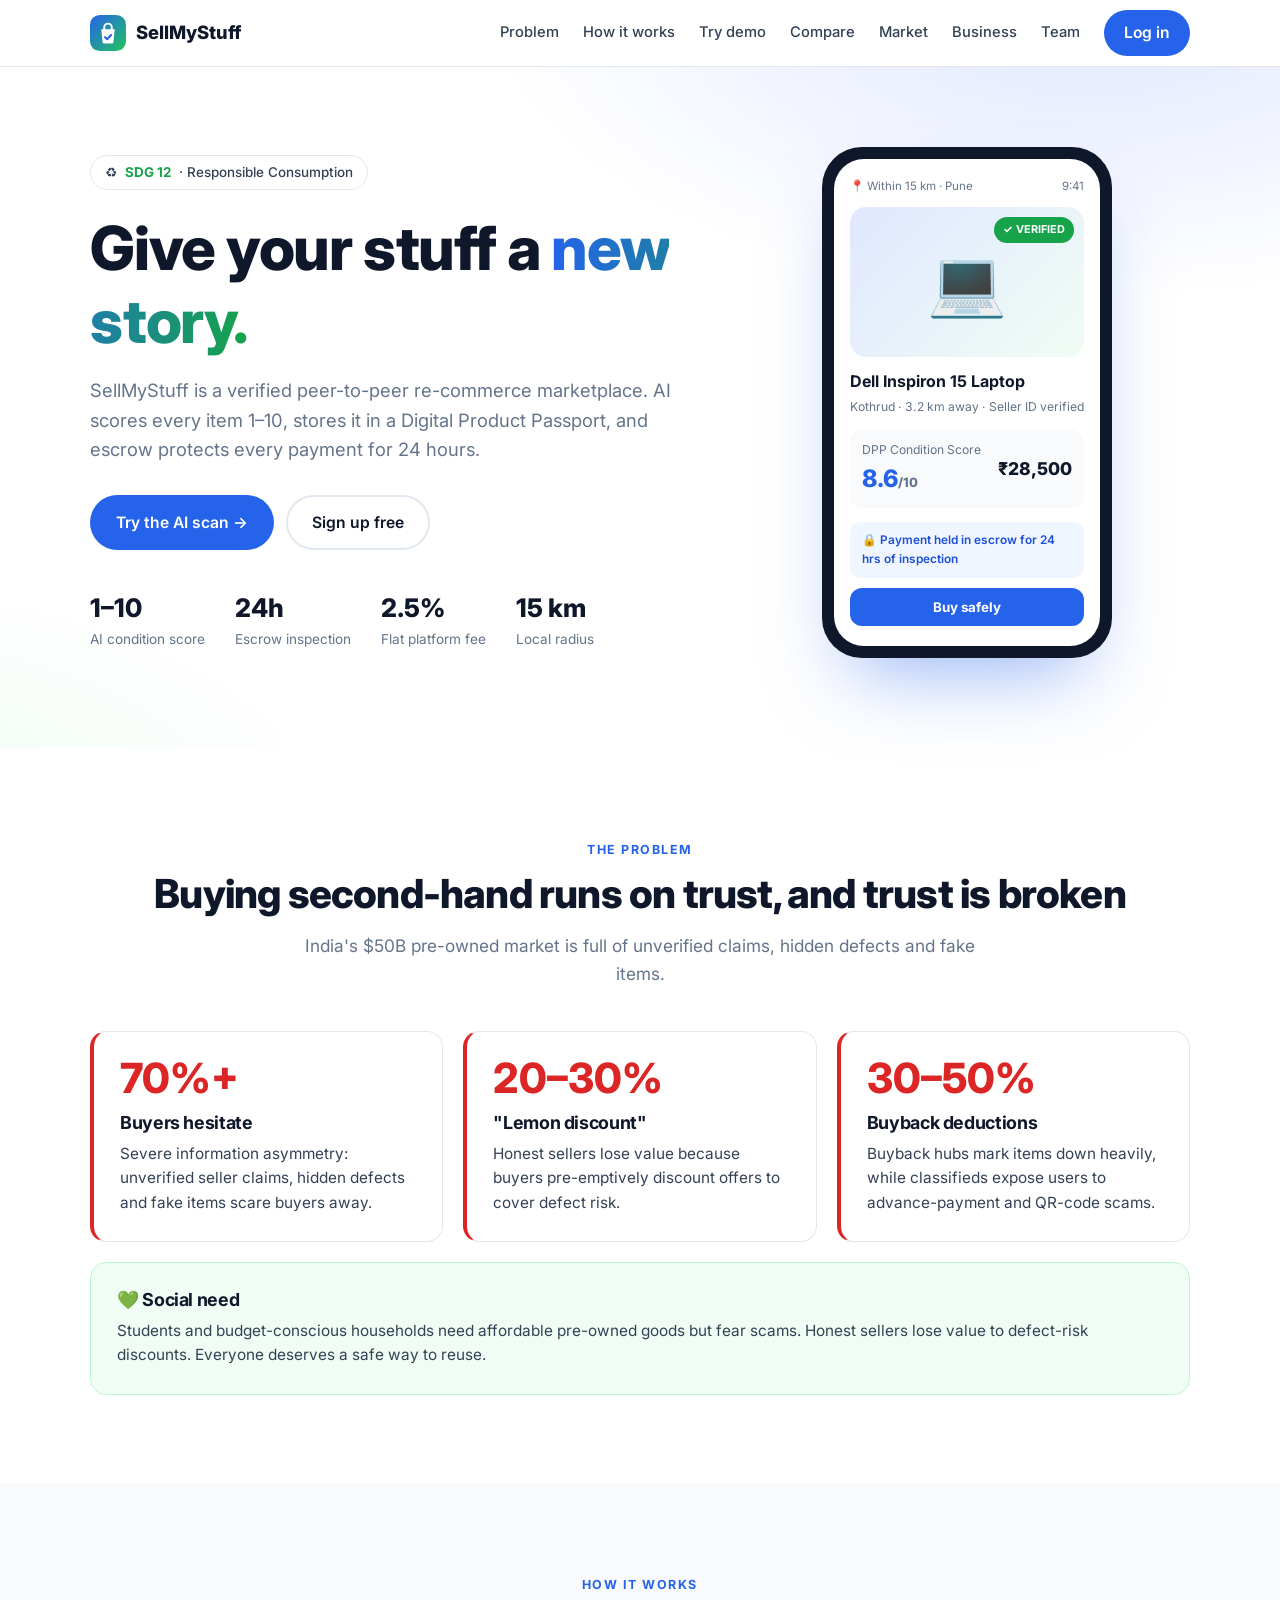
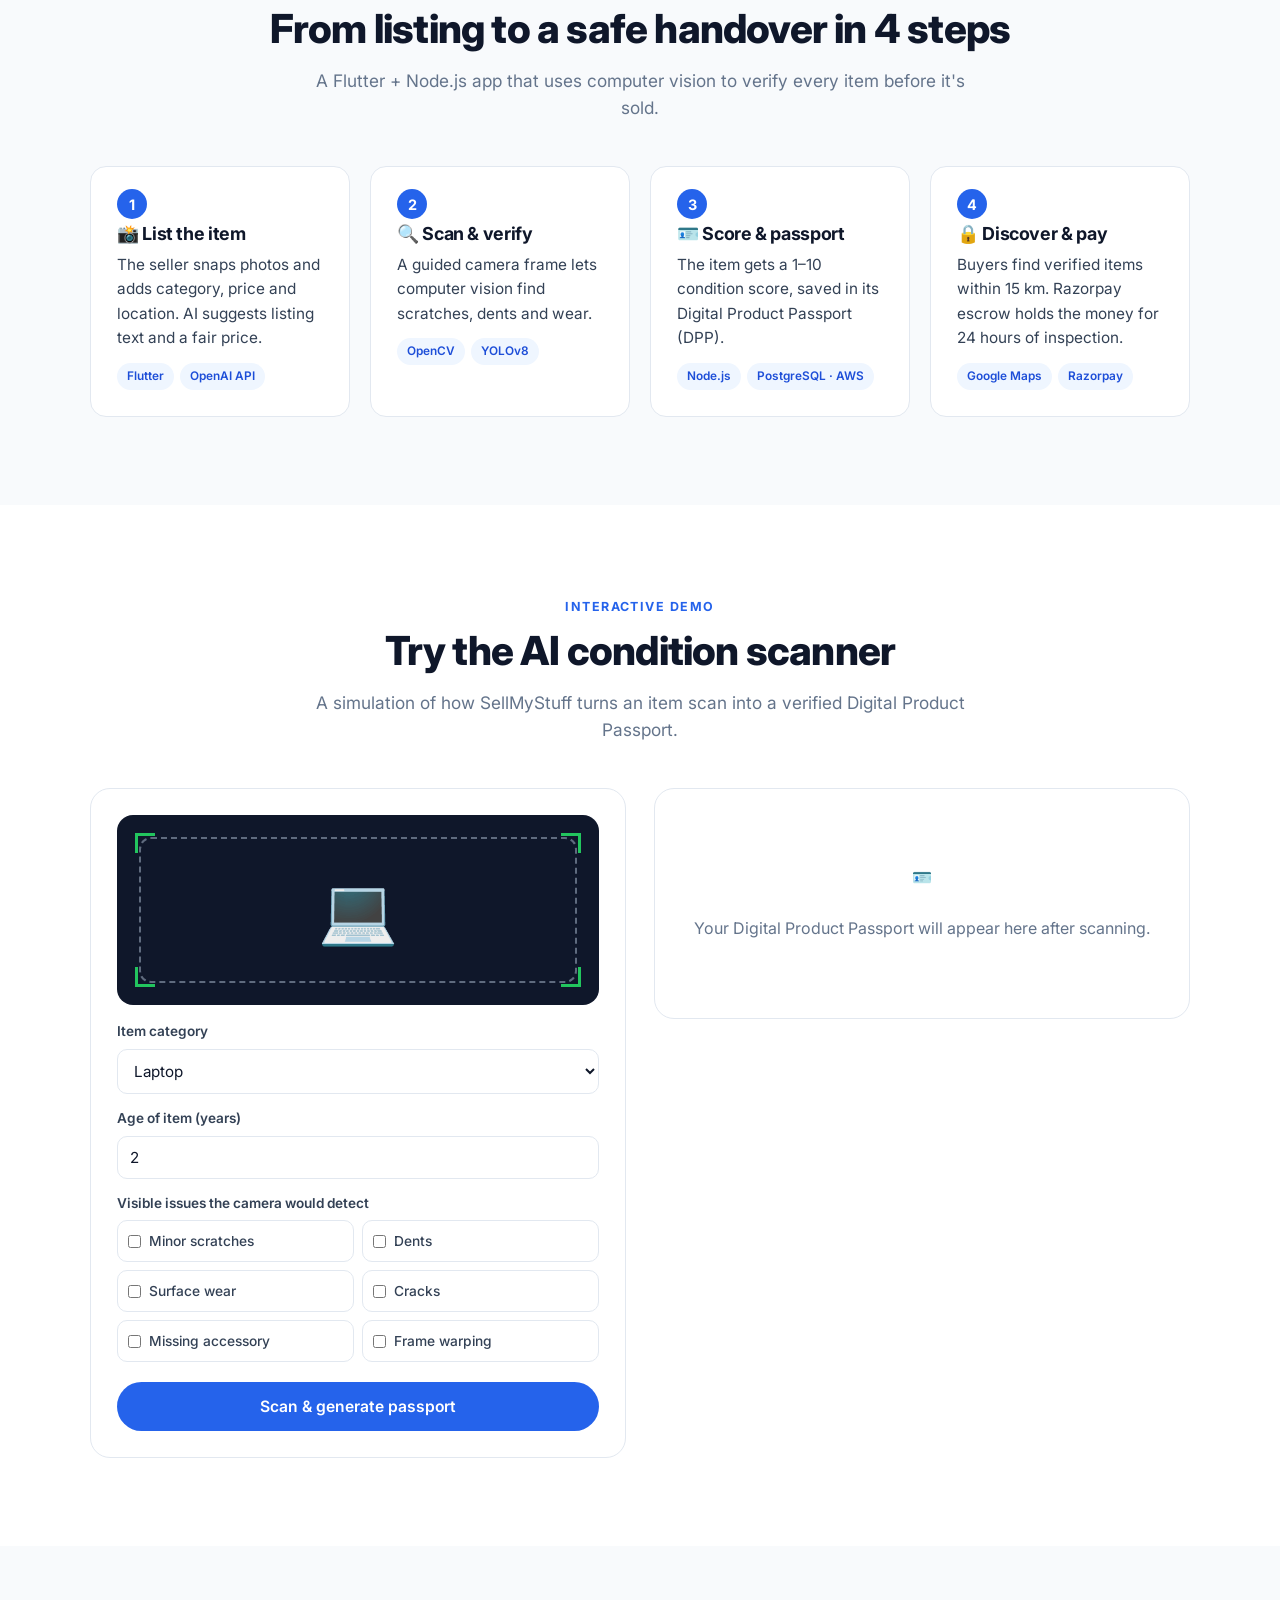
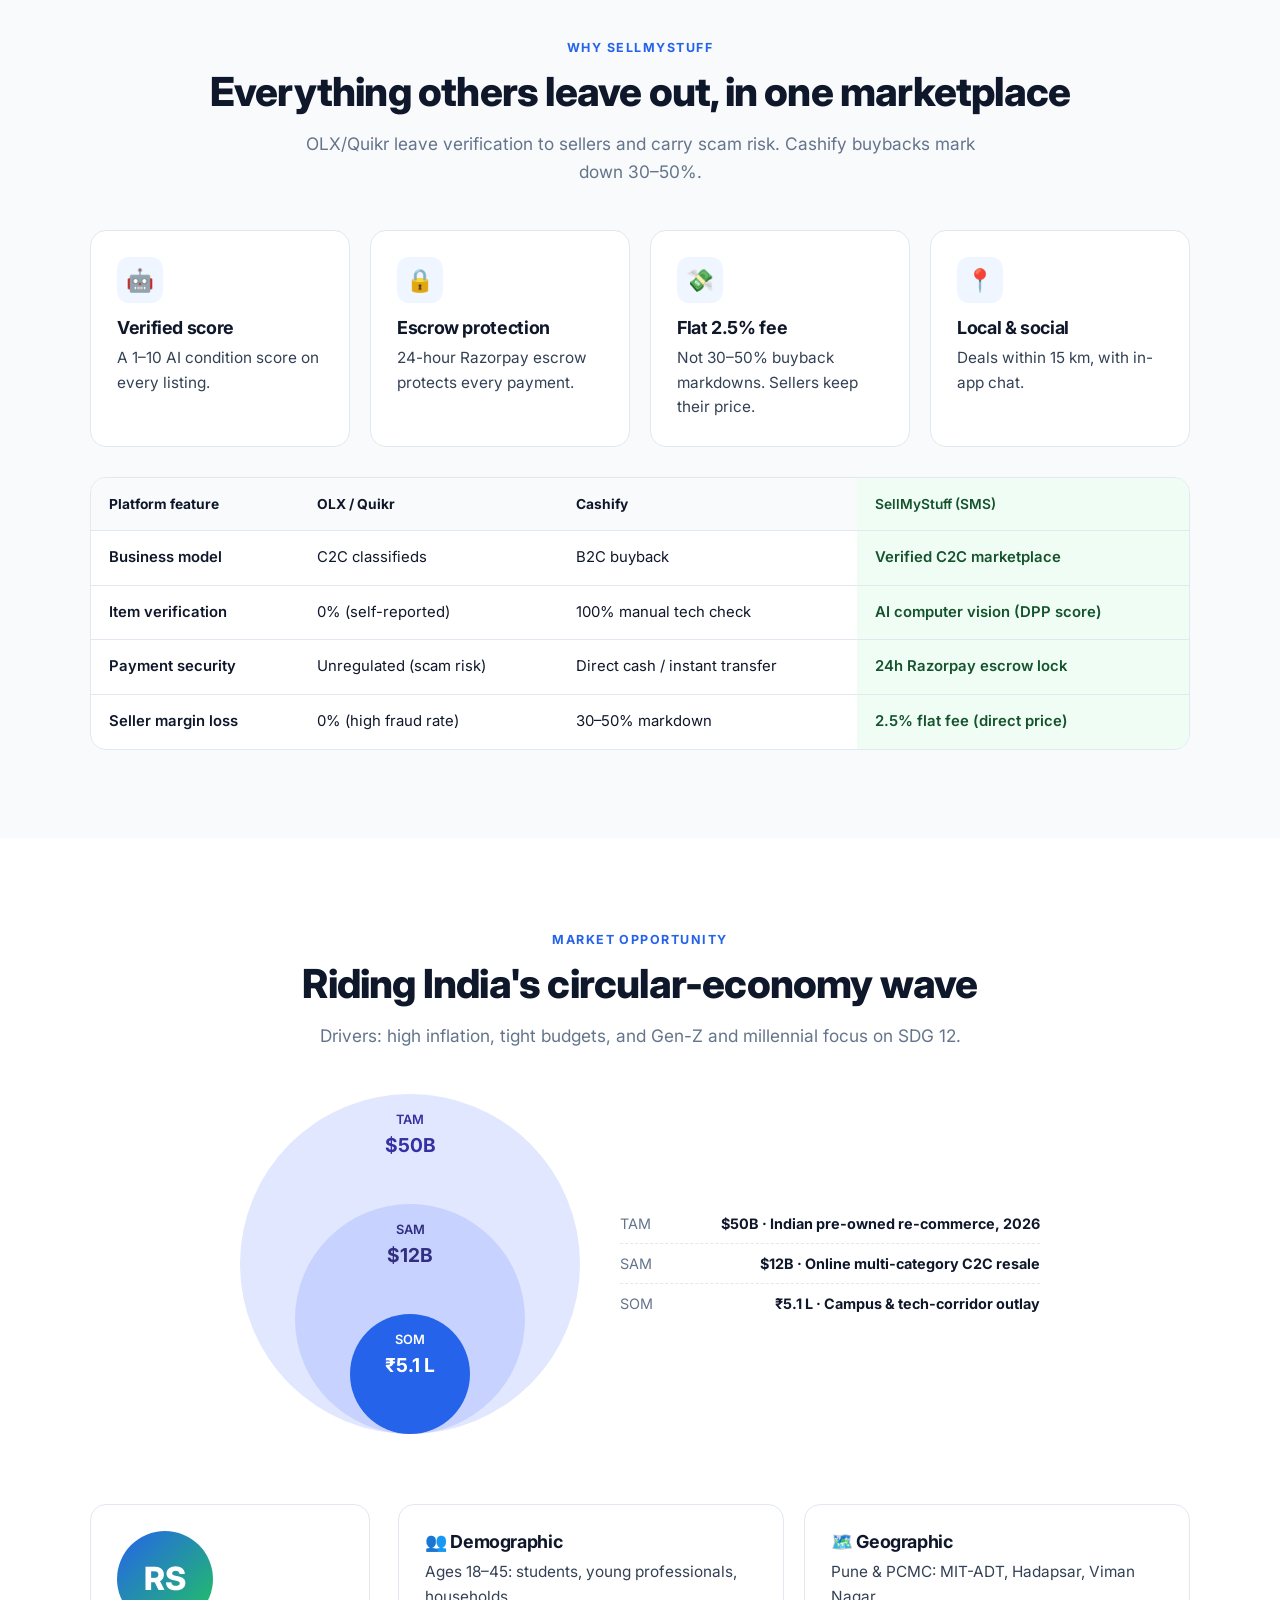
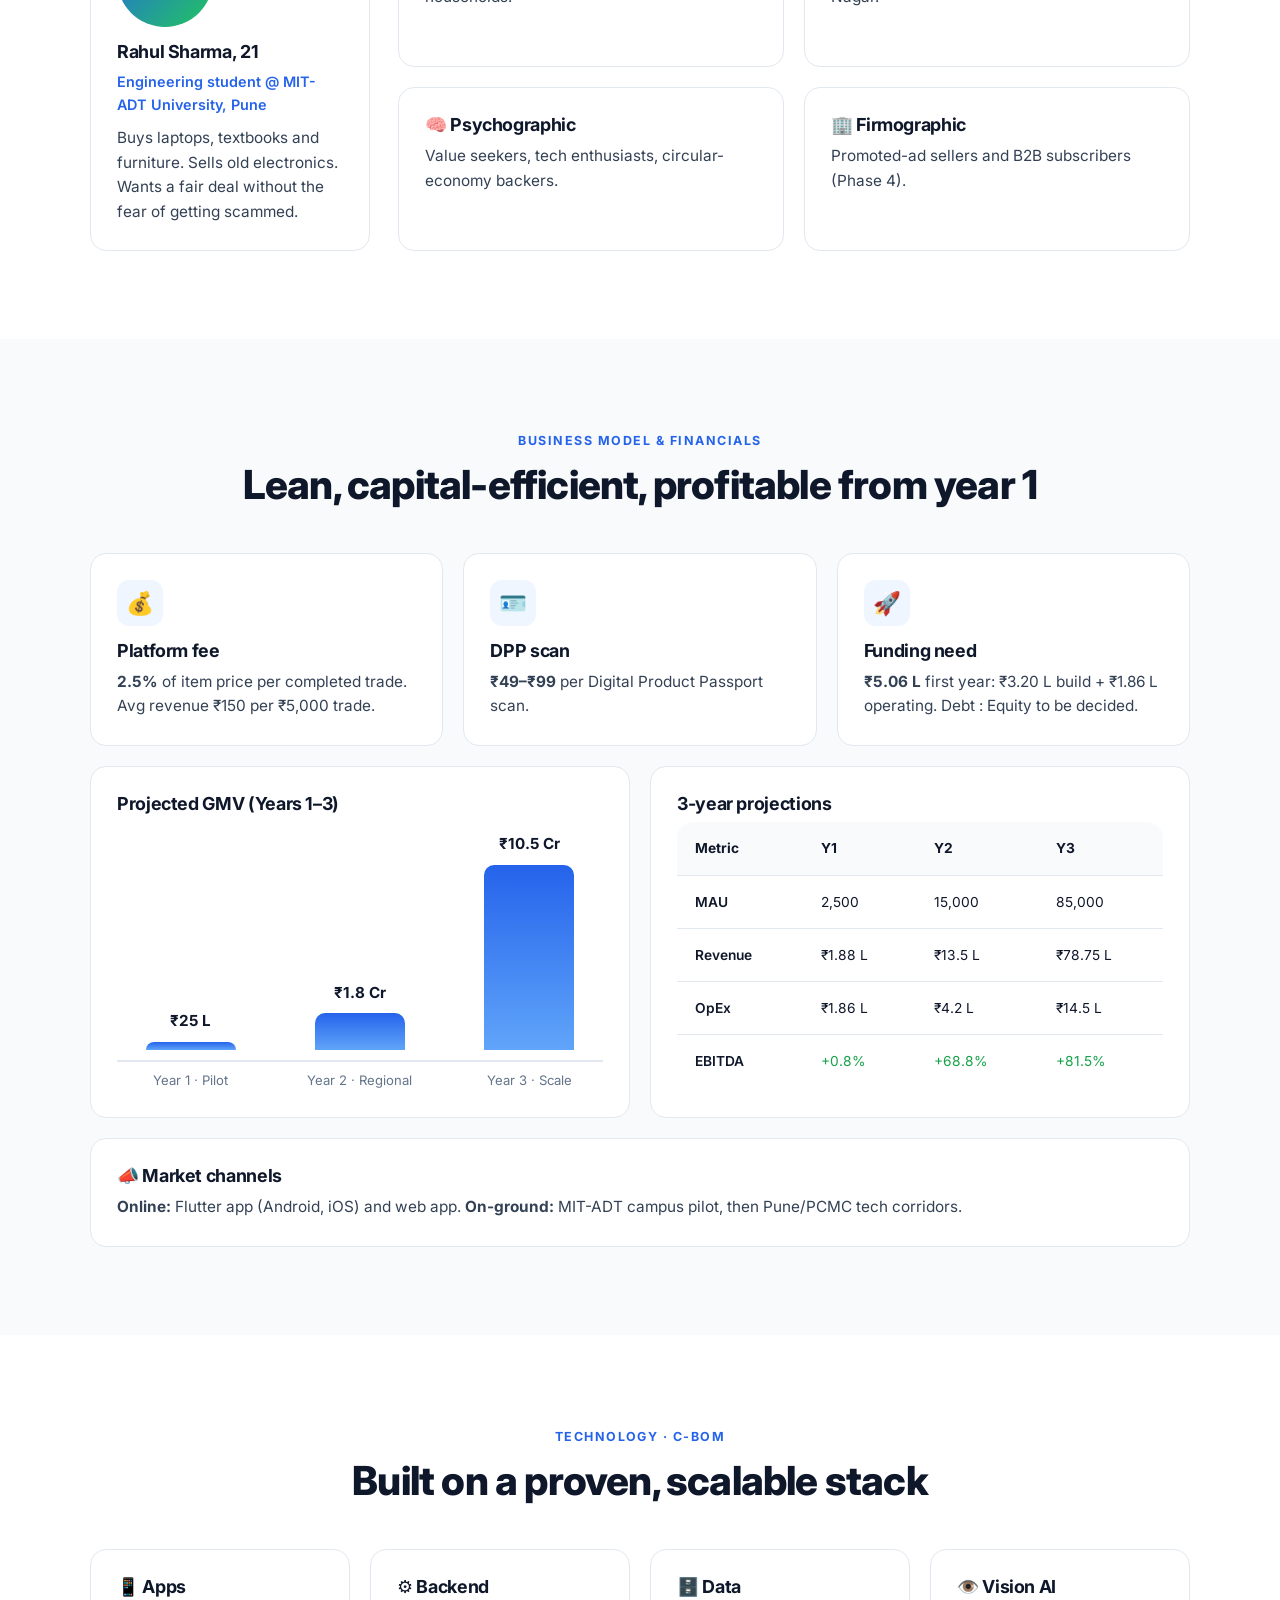
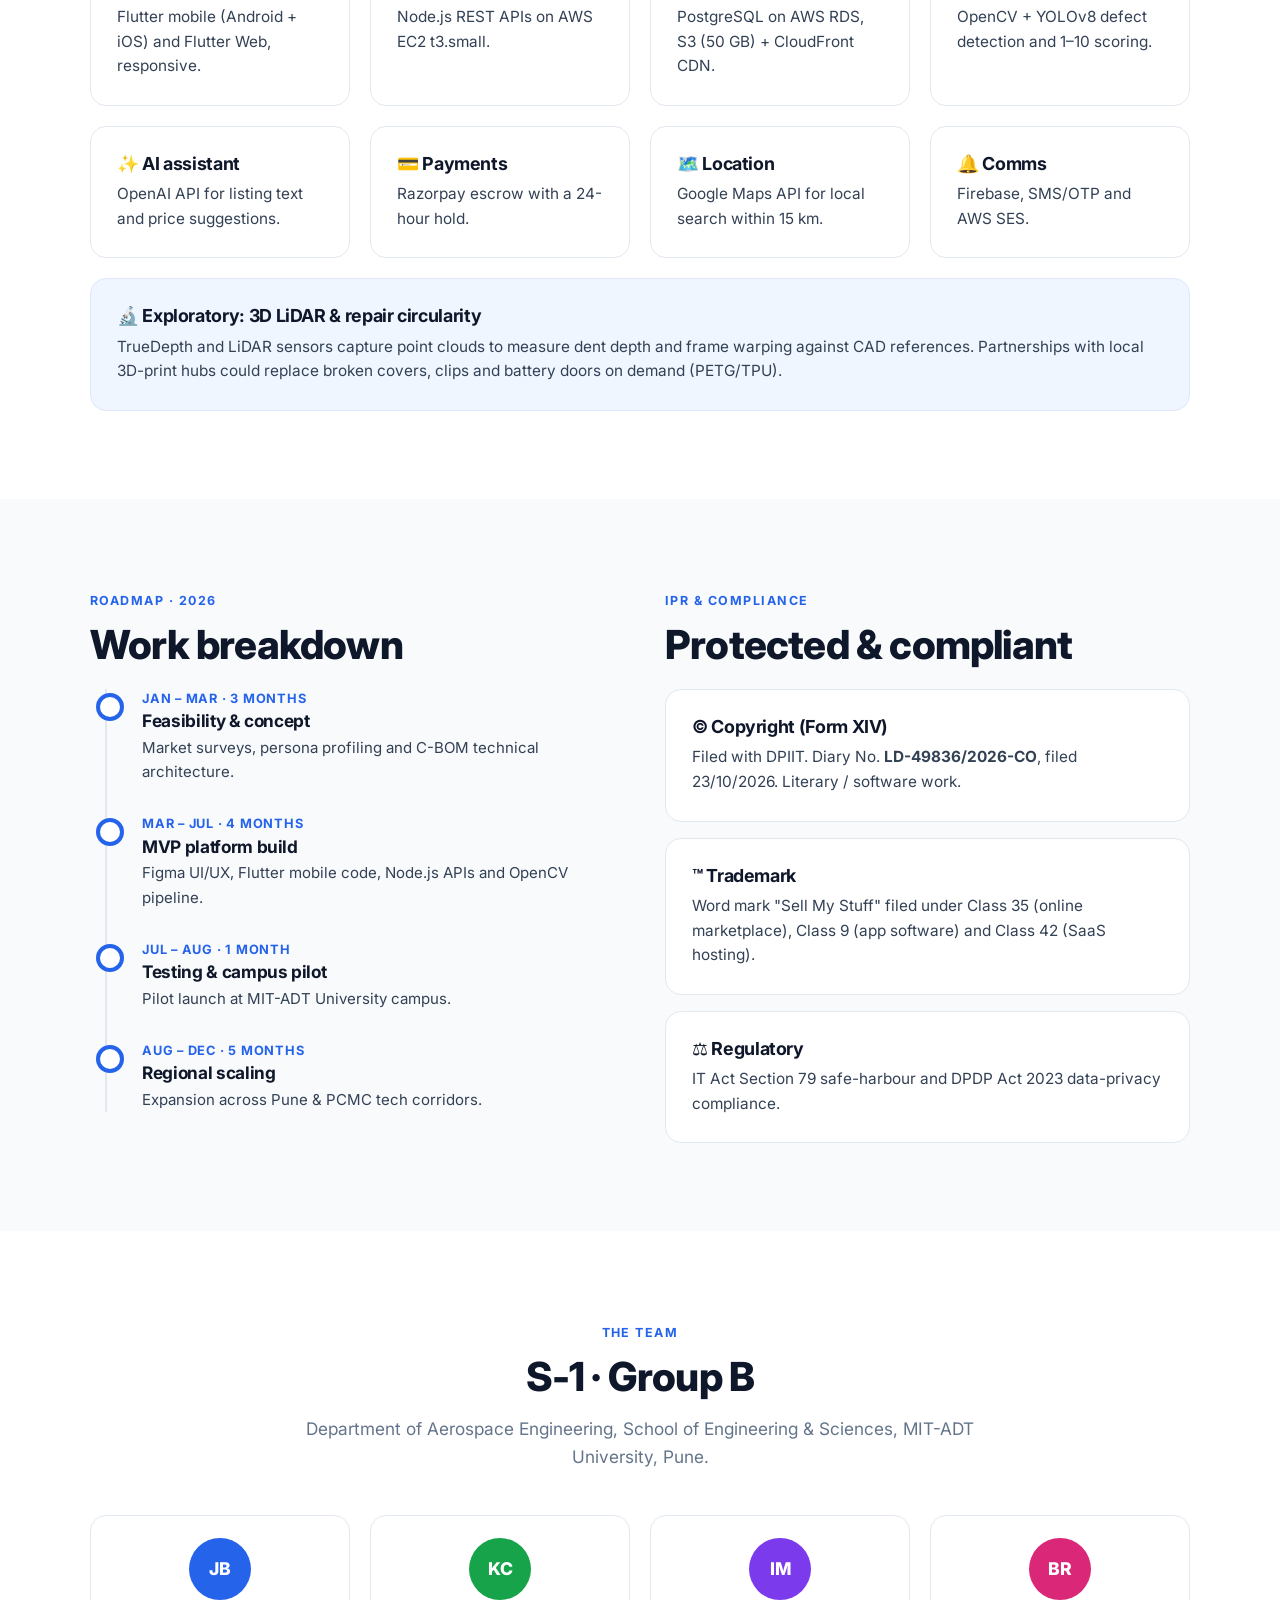
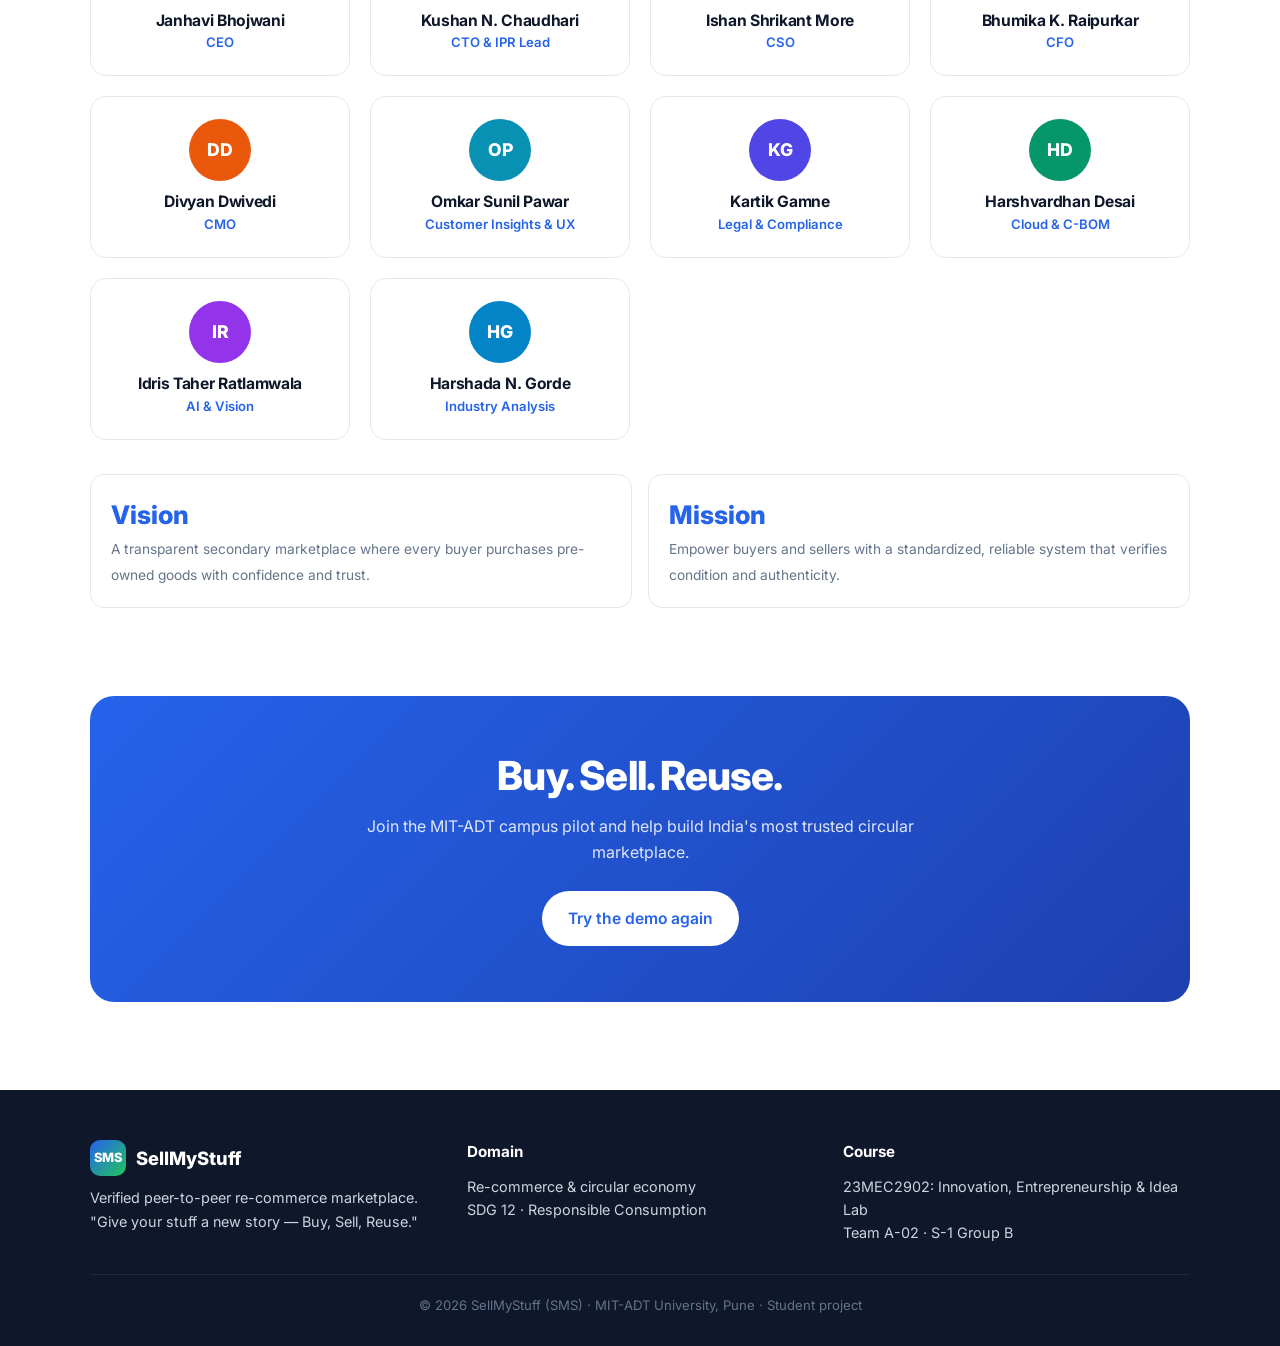
==== commit 5856f44e: "Add login/sign-up page with SellMyStuff logo; link it from homepage Co-Authored-By: Claude Opus 5.5 " ====
--- a/index.html
+++ b/index.html
@@ -43,7 +43,7 @@
 nav .wrap{display:flex;align-items:center;justify-content:space-between;height:66px}
 .logo{display:flex;align-items:center;gap:10px;font-weight:800;font-size:1.15rem}
 .logo-mark{width:36px;height:36px;border-radius:10px;background:linear-gradient(135deg,var(--blue),#22c55e);display:grid;place-items:center;color:#fff;font-size:.8rem;font-weight:800}
-.links{display:flex;gap:24px;font-size:.92rem;font-weight:500;color:var(--ink2)}
+.links{display:flex;align-items:center;gap:24px;font-size:.92rem;font-weight:500;color:var(--ink2)}
 .links a:hover{color:var(--blue)}
 .menu-btn{display:none;background:none;border:0;font-size:1.5rem;cursor:pointer;color:var(--ink)}
 @media(max-width:900px){
@@ -192,10 +192,11 @@
 
 <nav>
   <div class="wrap">
-    <a href="#top" class="logo"><span class="logo-mark">SMS</span>SellMyStuff</a>
+    <a href="#top" class="logo"><svg width="36" height="36" viewBox="0 0 48 48" aria-hidden="true"><defs><linearGradient id="smsG" x1="0" y1="0" x2="1" y2="1"><stop offset="0" stop-color="#2563eb"/><stop offset="1" stop-color="#22c55e"/></linearGradient></defs><rect width="48" height="48" rx="13" fill="url(#smsG)"/><path d="M15 19h18l-1.8 17.2a2 2 0 0 1-2 1.8H18.8a2 2 0 0 1-2-1.8z" fill="#fff"/><path d="M19 19v-2.5a5 5 0 0 1 10 0V19" fill="none" stroke="#fff" stroke-width="2.6" stroke-linecap="round"/><path d="M20 29.5l2.8 2.8 5.4-5.6" fill="none" stroke="#2563eb" stroke-width="2.8" stroke-linecap="round" stroke-linejoin="round"/></svg>SellMyStuff</a>
     <div class="links" id="links">
       <a href="#problem">Problem</a><a href="#how">How it works</a><a href="#demo">Try demo</a>
       <a href="#compare">Compare</a><a href="#market">Market</a><a href="#business">Business</a><a href="#team">Team</a>
+      <a href="login.html" class="btn btn-p" style="padding:8px 18px;color:#fff">Log in</a>
     </div>
     <button class="menu-btn" aria-label="Menu" onclick="document.getElementById('links').classList.toggle('open')">☰</button>
   </div>
@@ -210,7 +211,7 @@
       <p class="lead">SellMyStuff is a verified peer-to-peer re-commerce marketplace. AI scores every item 1–10, stores it in a Digital Product Passport, and escrow protects every payment for 24 hours.</p>
       <div class="cta">
         <a href="#demo" class="btn btn-p">Try the AI scan →</a>
-        <a href="#how" class="btn btn-o">How it works</a>
+        <a href="login.html" class="btn btn-o">Sign up free</a>
       </div>
       <div class="hero-stats">
         <div><strong>1–10</strong>AI condition score</div>
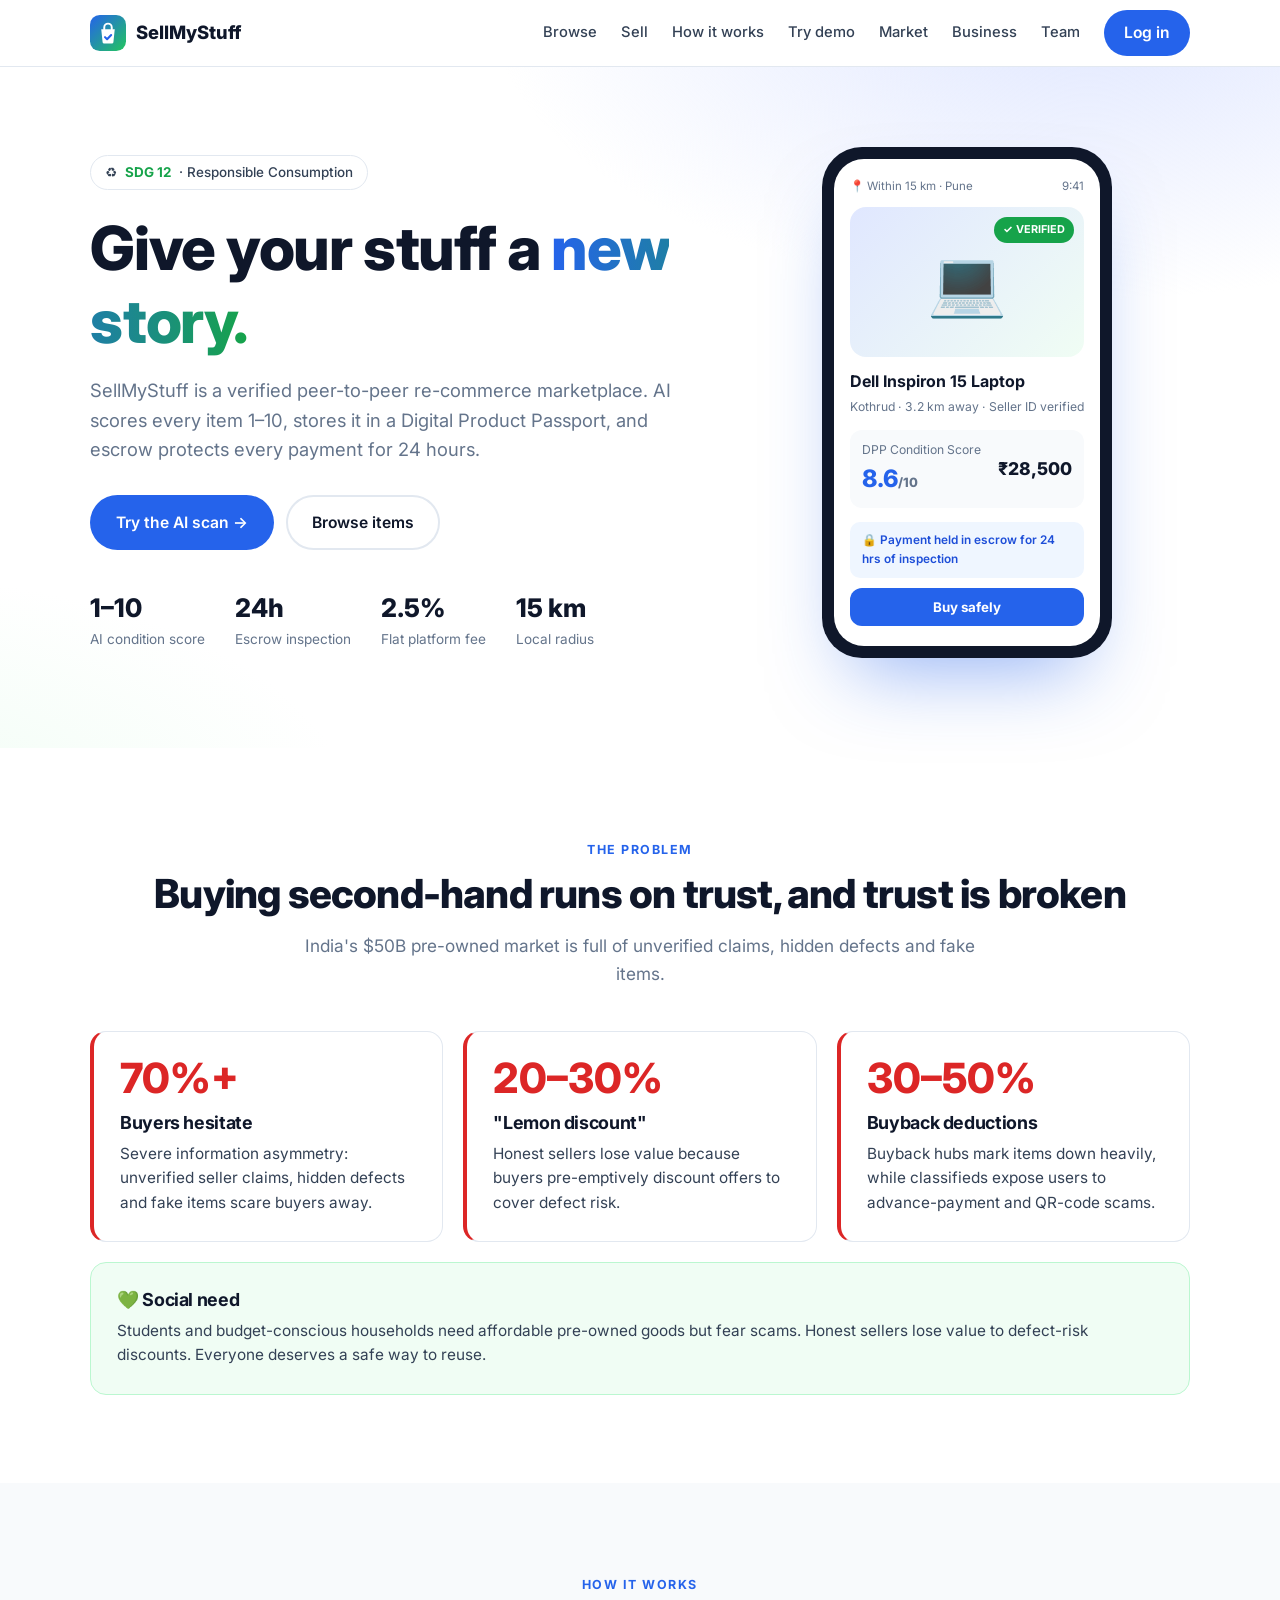
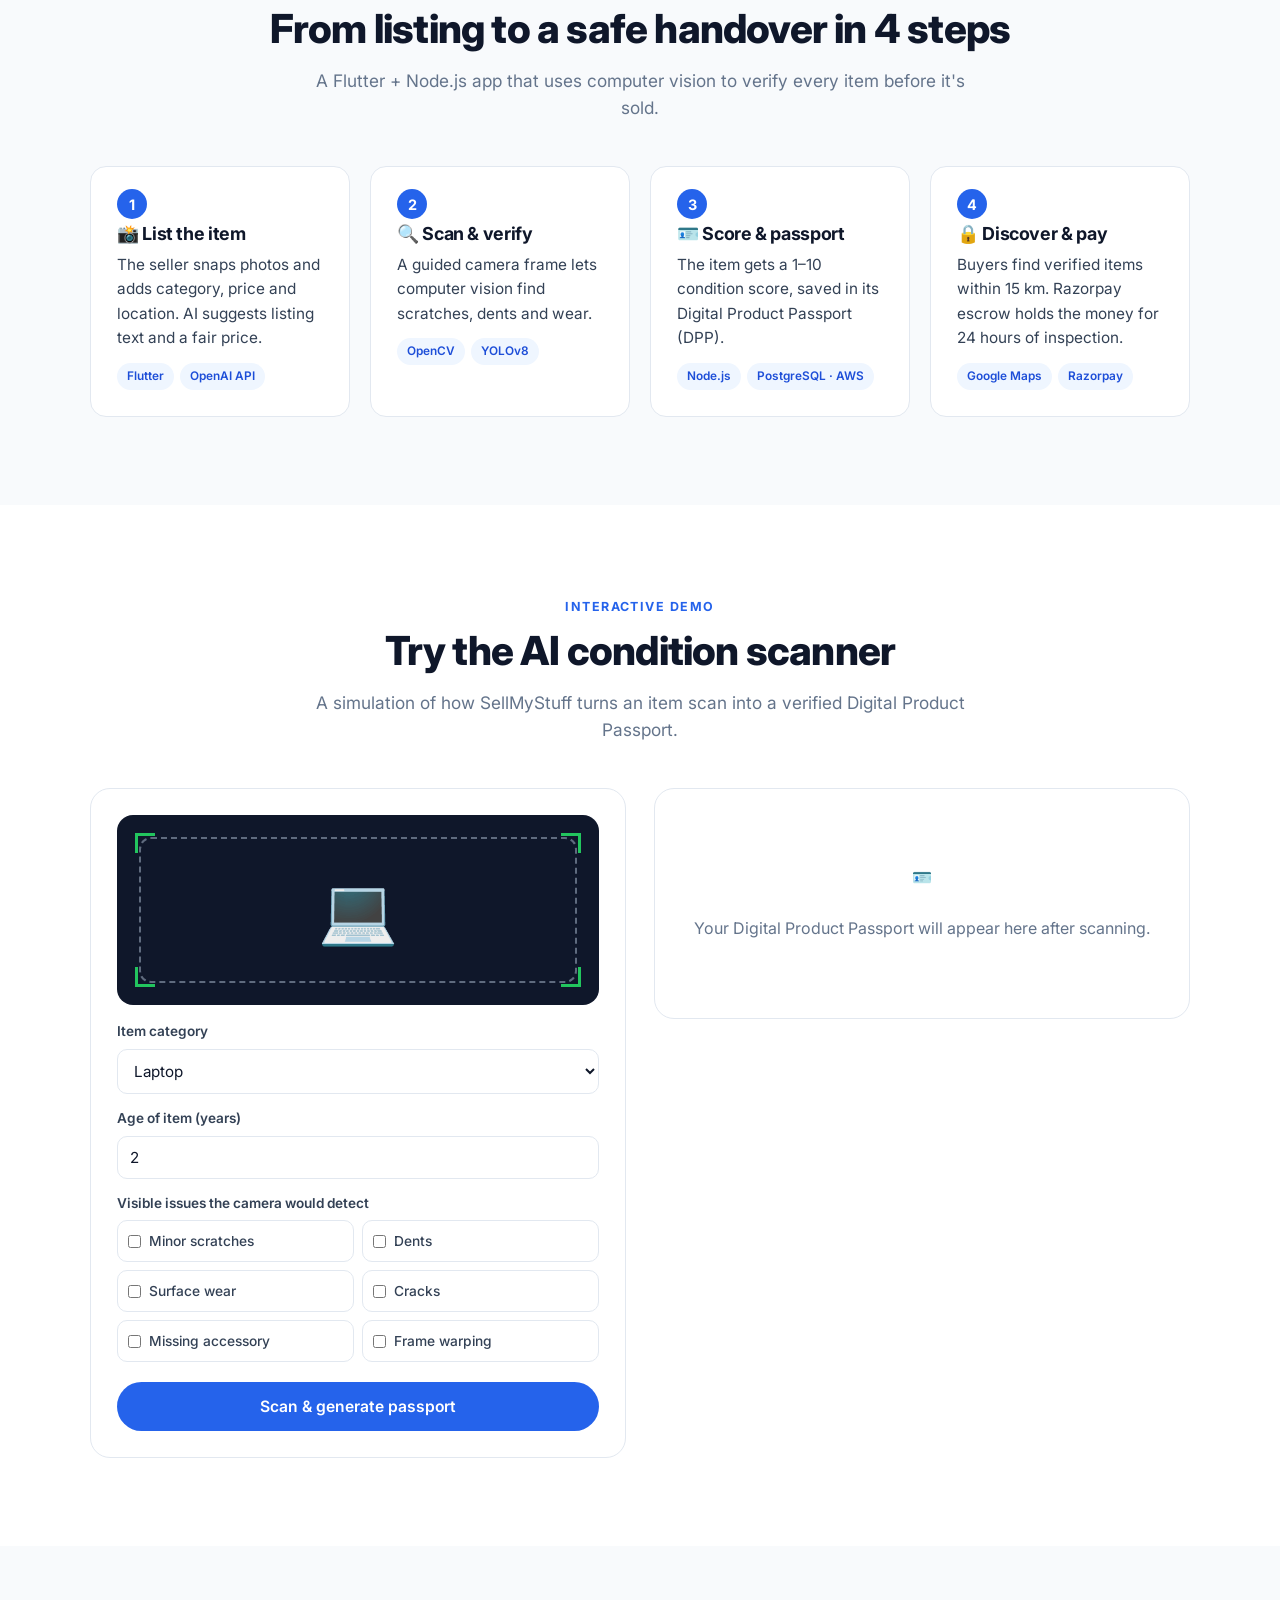
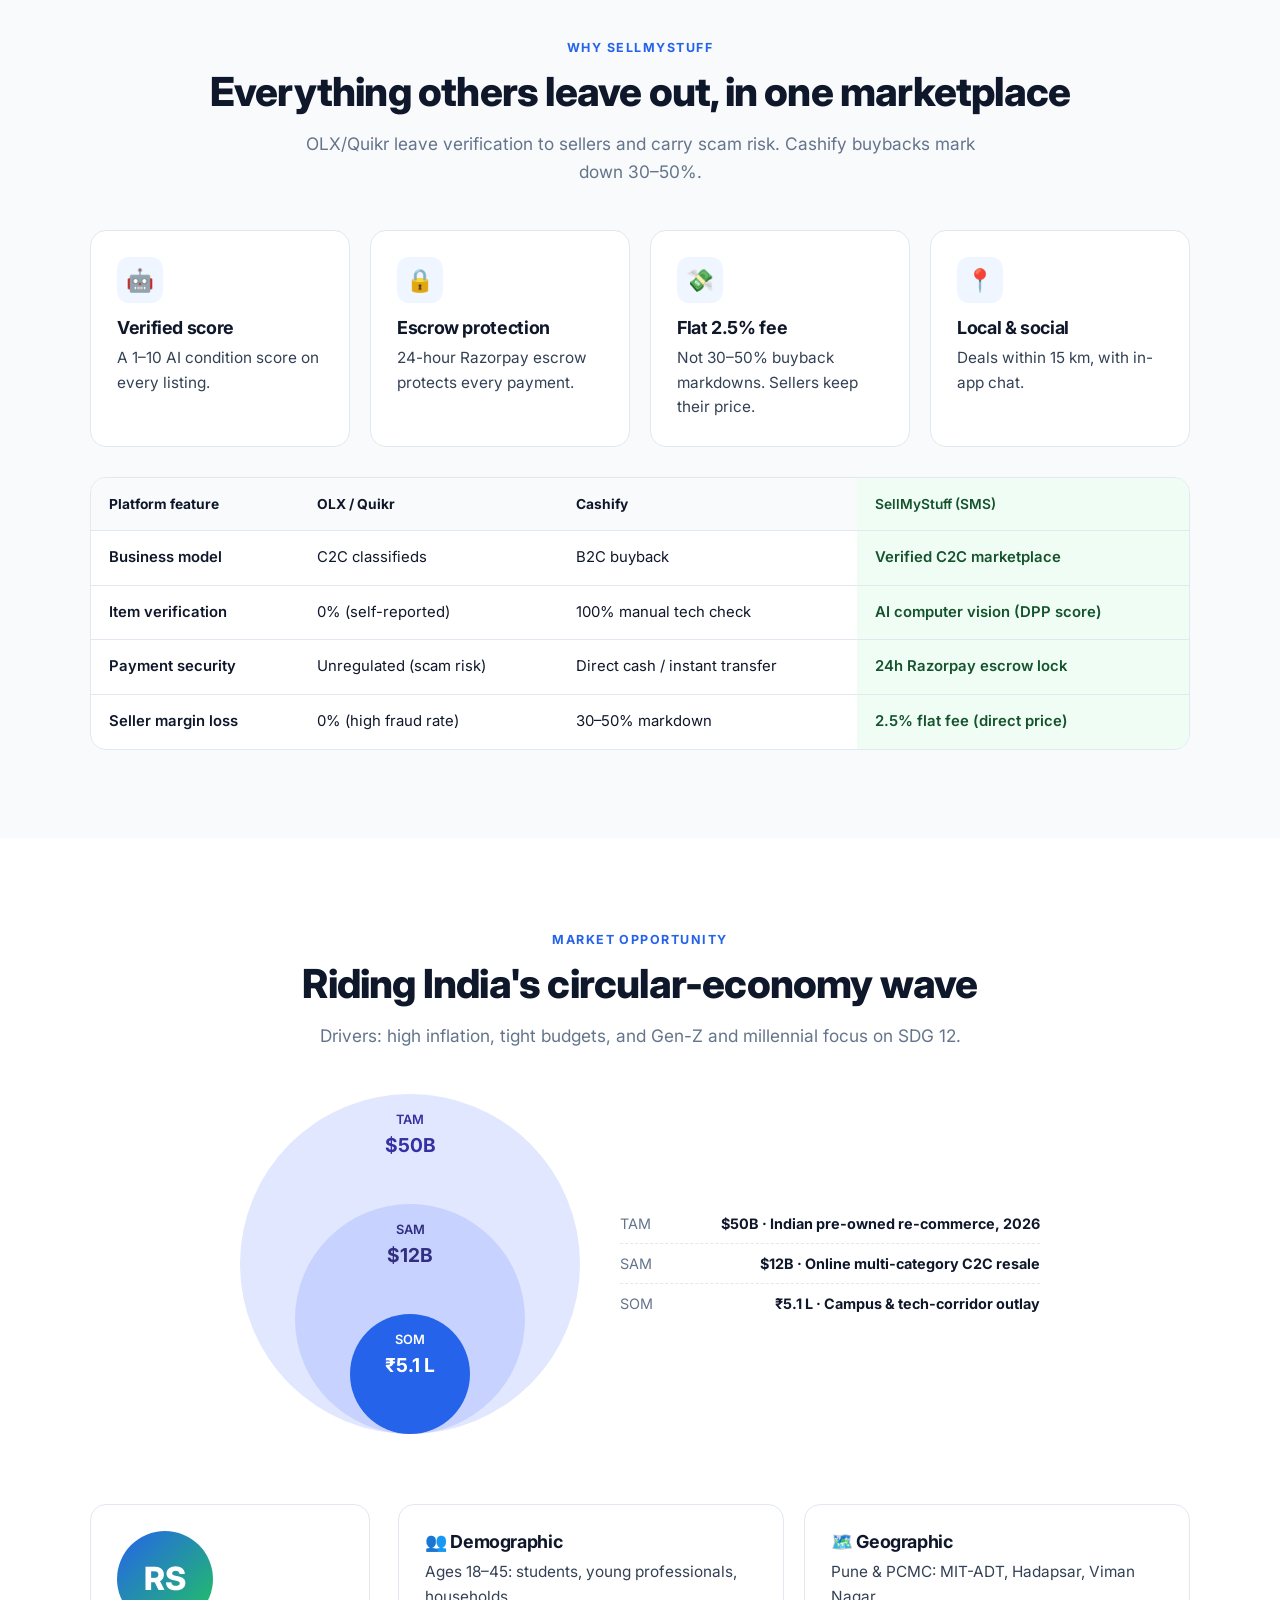
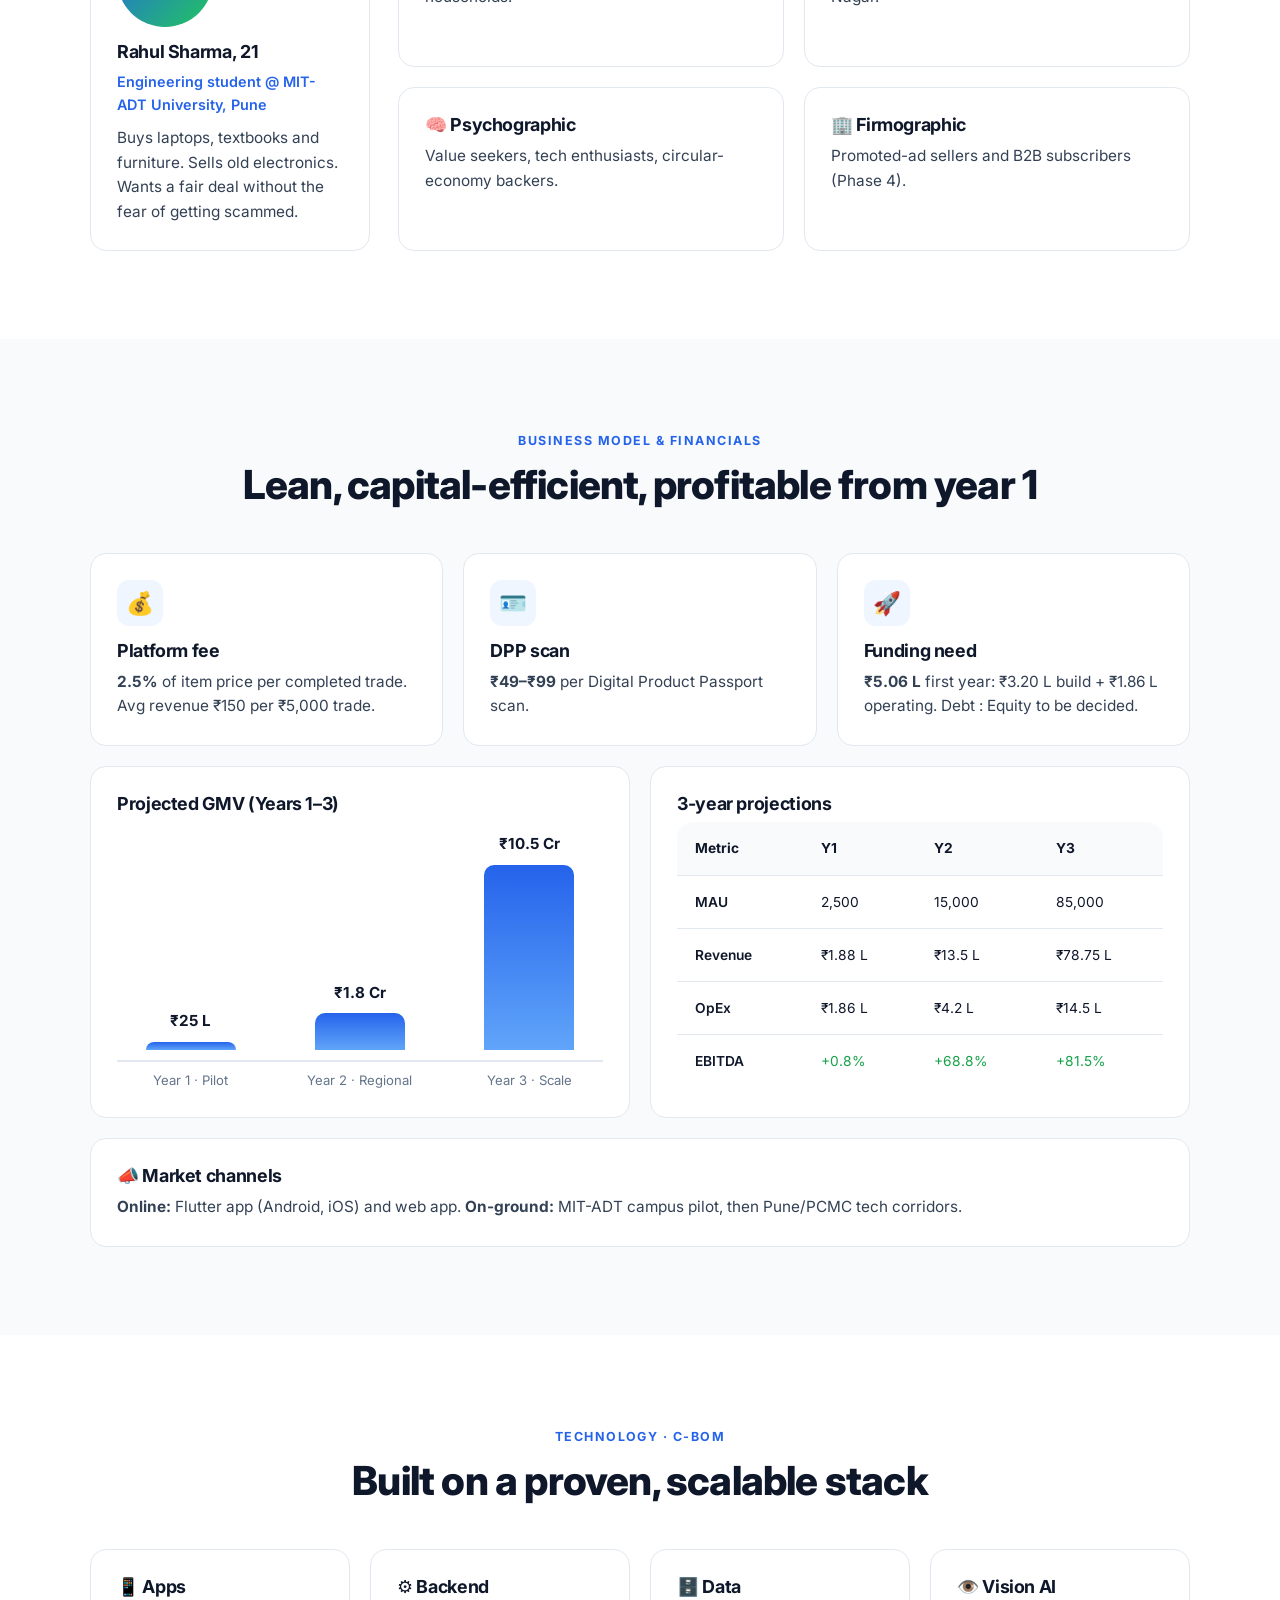
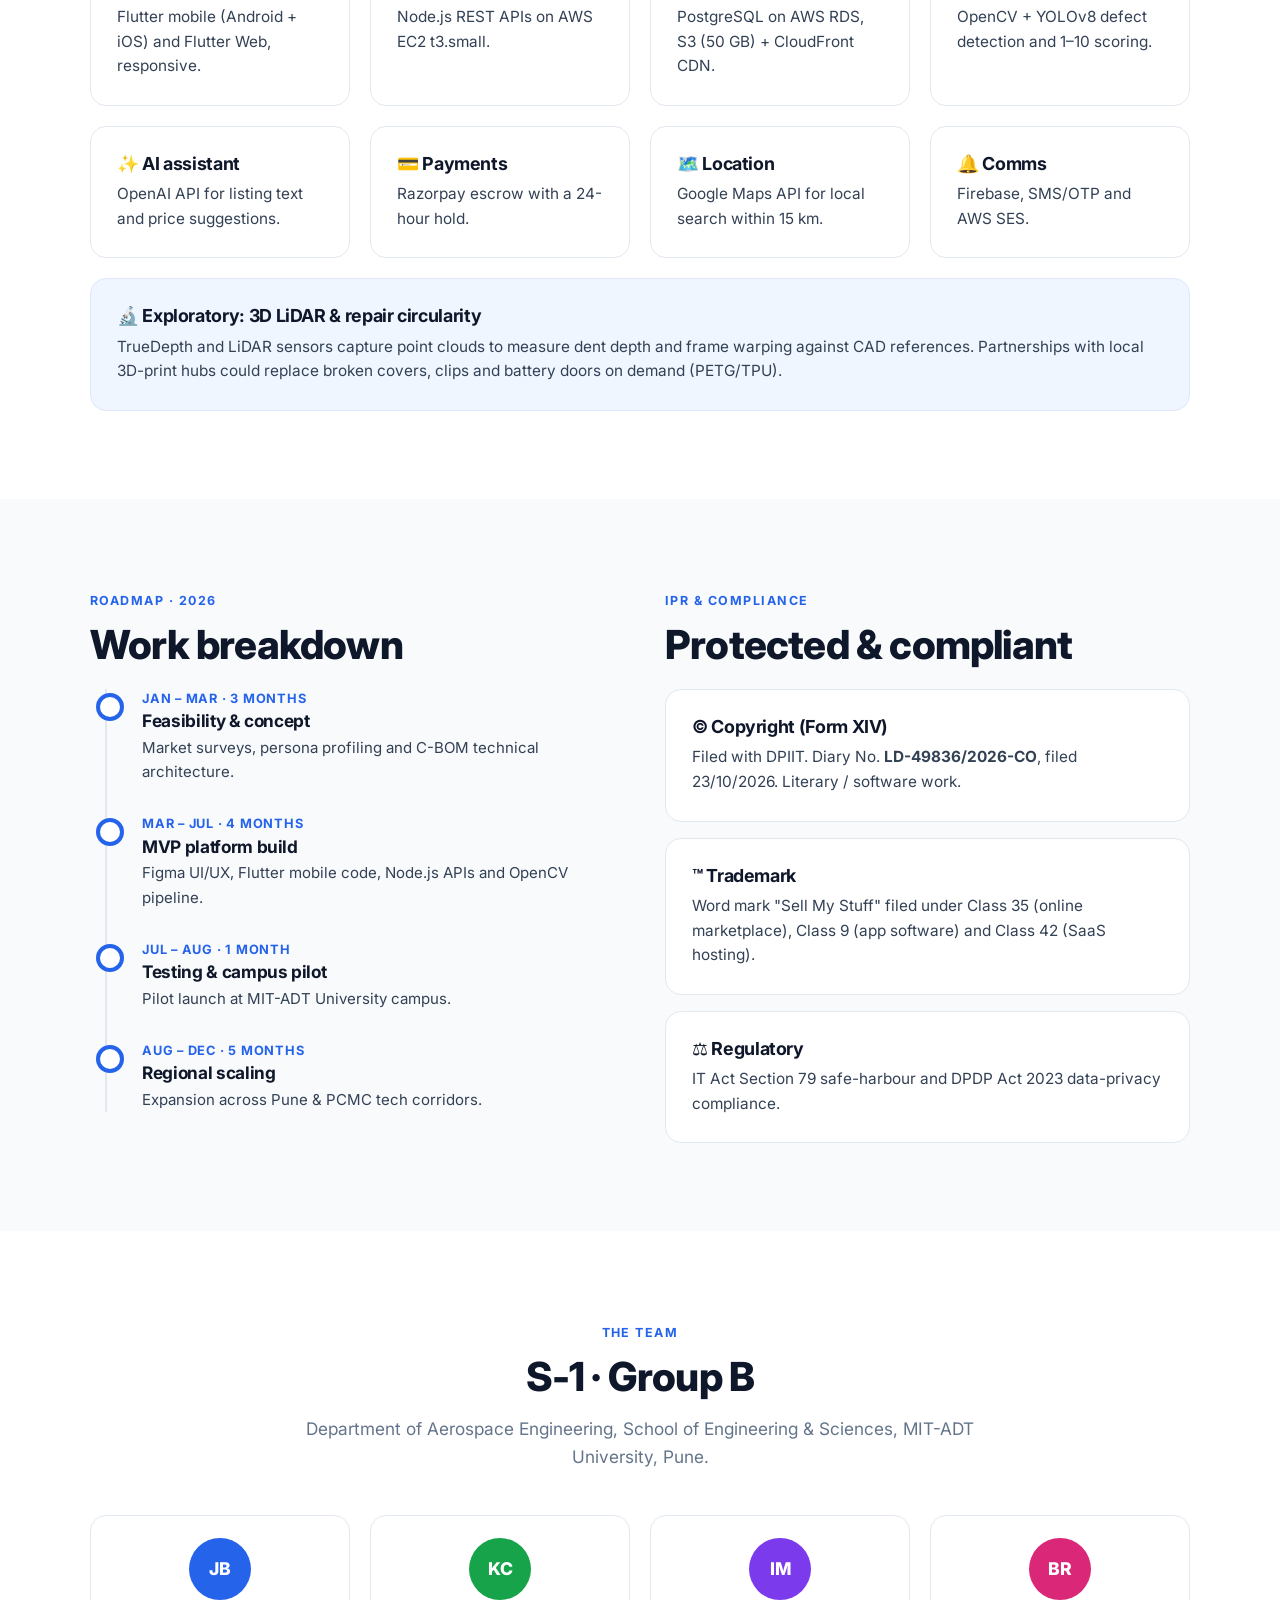
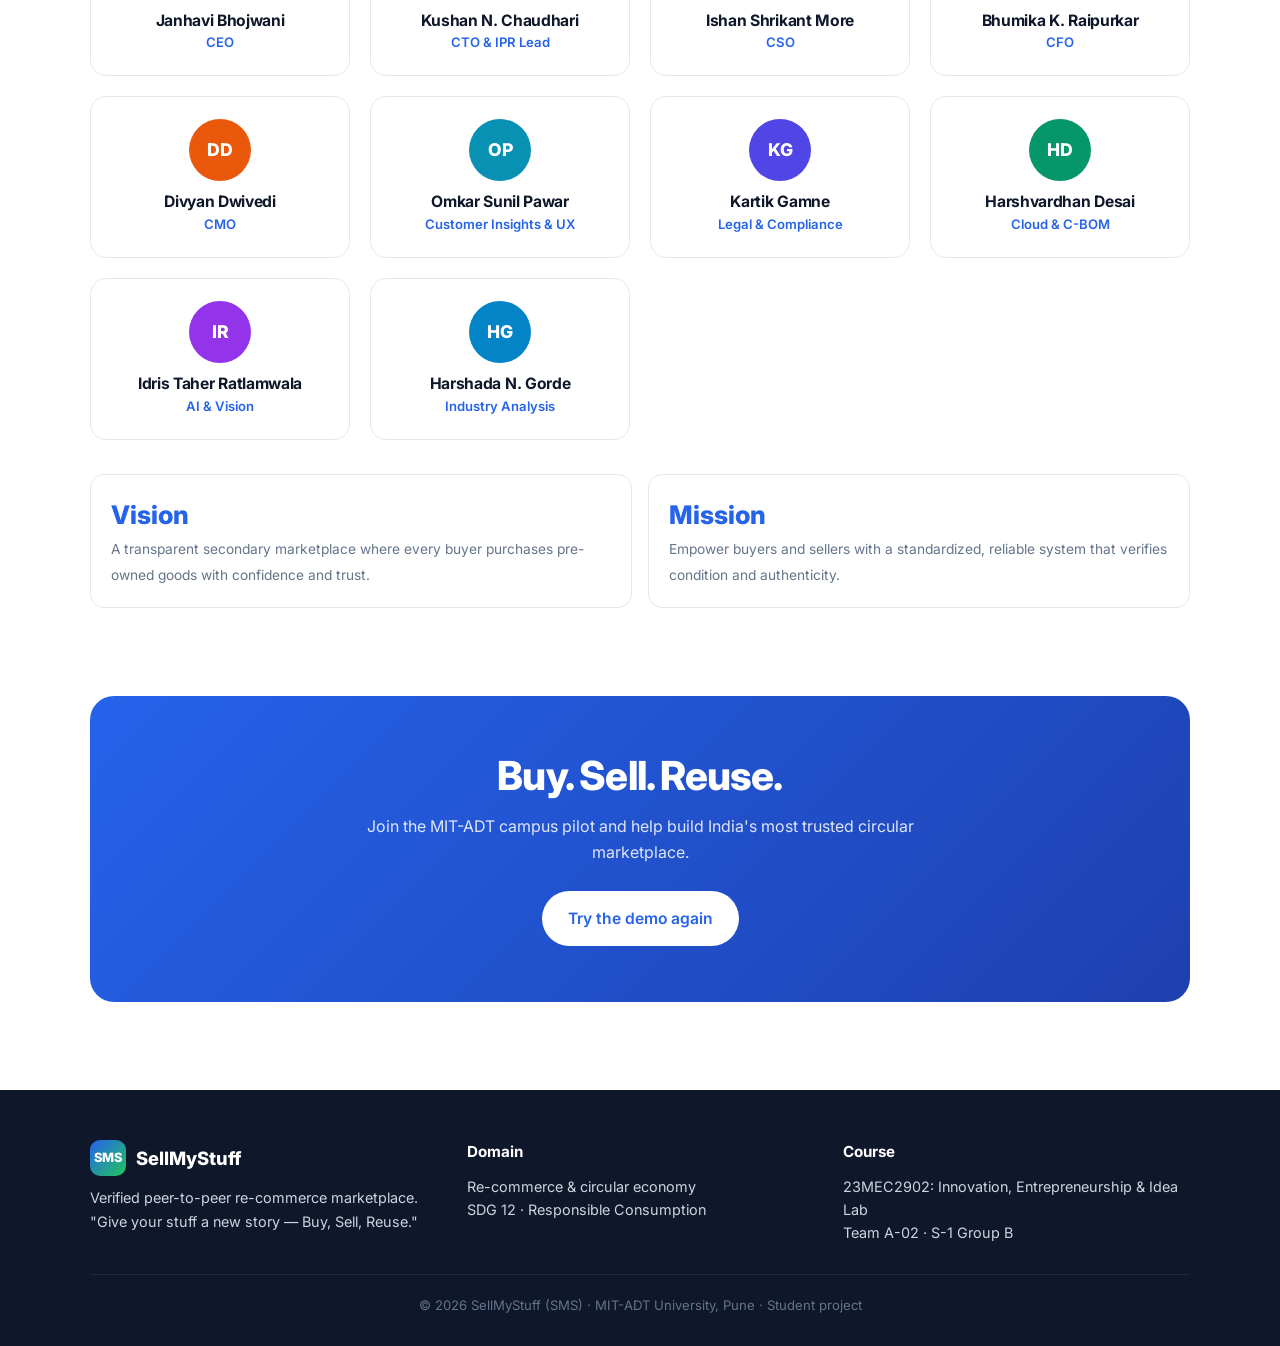
==== commit dca45a7d: "Add browse (listings, filters, escrow checkout) and sell (photos, AI scan, pricing) pages Login now " ====
--- a/index.html
+++ b/index.html
@@ -194,8 +194,8 @@
   <div class="wrap">
     <a href="#top" class="logo"><svg width="36" height="36" viewBox="0 0 48 48" aria-hidden="true"><defs><linearGradient id="smsG" x1="0" y1="0" x2="1" y2="1"><stop offset="0" stop-color="#2563eb"/><stop offset="1" stop-color="#22c55e"/></linearGradient></defs><rect width="48" height="48" rx="13" fill="url(#smsG)"/><path d="M15 19h18l-1.8 17.2a2 2 0 0 1-2 1.8H18.8a2 2 0 0 1-2-1.8z" fill="#fff"/><path d="M19 19v-2.5a5 5 0 0 1 10 0V19" fill="none" stroke="#fff" stroke-width="2.6" stroke-linecap="round"/><path d="M20 29.5l2.8 2.8 5.4-5.6" fill="none" stroke="#2563eb" stroke-width="2.8" stroke-linecap="round" stroke-linejoin="round"/></svg>SellMyStuff</a>
     <div class="links" id="links">
-      <a href="#problem">Problem</a><a href="#how">How it works</a><a href="#demo">Try demo</a>
-      <a href="#compare">Compare</a><a href="#market">Market</a><a href="#business">Business</a><a href="#team">Team</a>
+      <a href="browse.html">Browse</a><a href="sell.html">Sell</a><a href="#how">How it works</a><a href="#demo">Try demo</a>
+      <a href="#market">Market</a><a href="#business">Business</a><a href="#team">Team</a>
       <a href="login.html" class="btn btn-p" style="padding:8px 18px;color:#fff">Log in</a>
     </div>
     <button class="menu-btn" aria-label="Menu" onclick="document.getElementById('links').classList.toggle('open')">☰</button>
@@ -211,7 +211,7 @@
       <p class="lead">SellMyStuff is a verified peer-to-peer re-commerce marketplace. AI scores every item 1–10, stores it in a Digital Product Passport, and escrow protects every payment for 24 hours.</p>
       <div class="cta">
         <a href="#demo" class="btn btn-p">Try the AI scan →</a>
-        <a href="login.html" class="btn btn-o">Sign up free</a>
+        <a href="browse.html" class="btn btn-o">Browse items</a>
       </div>
       <div class="hero-stats">
         <div><strong>1–10</strong>AI condition score</div>
